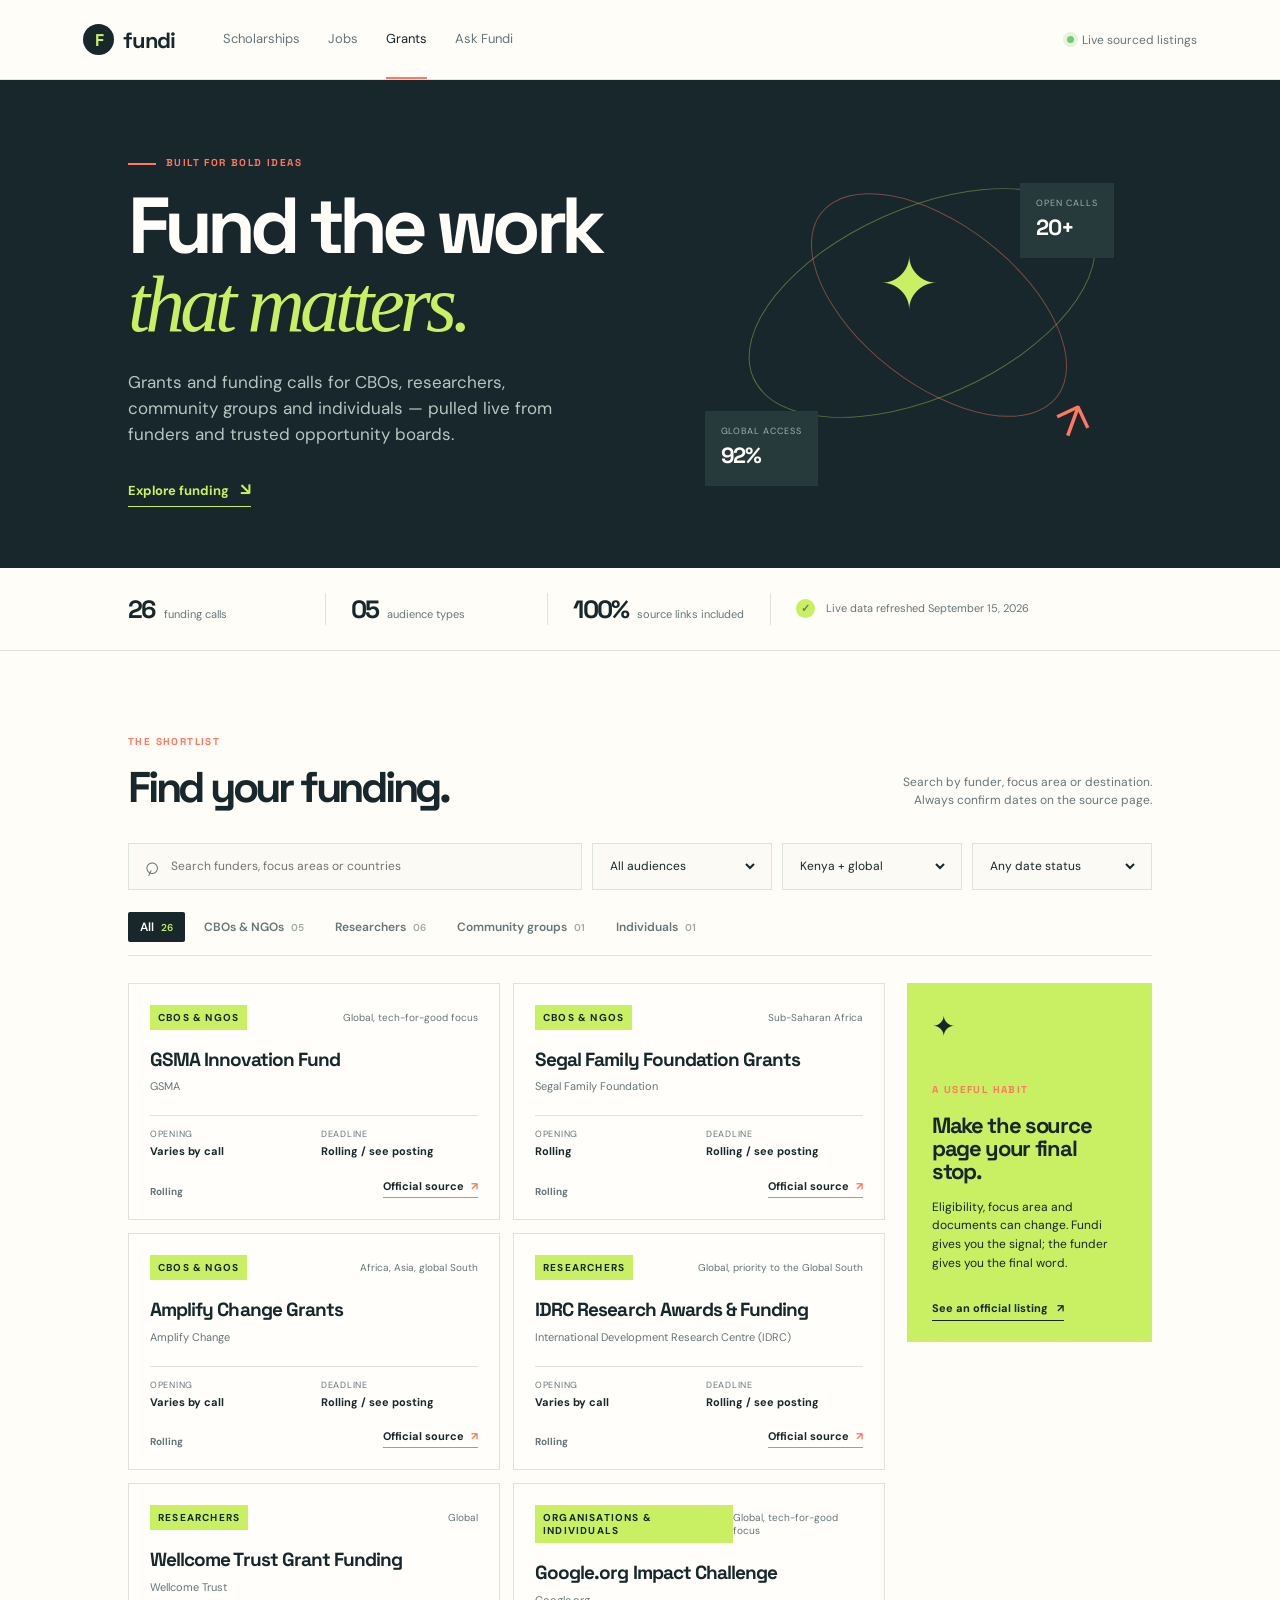
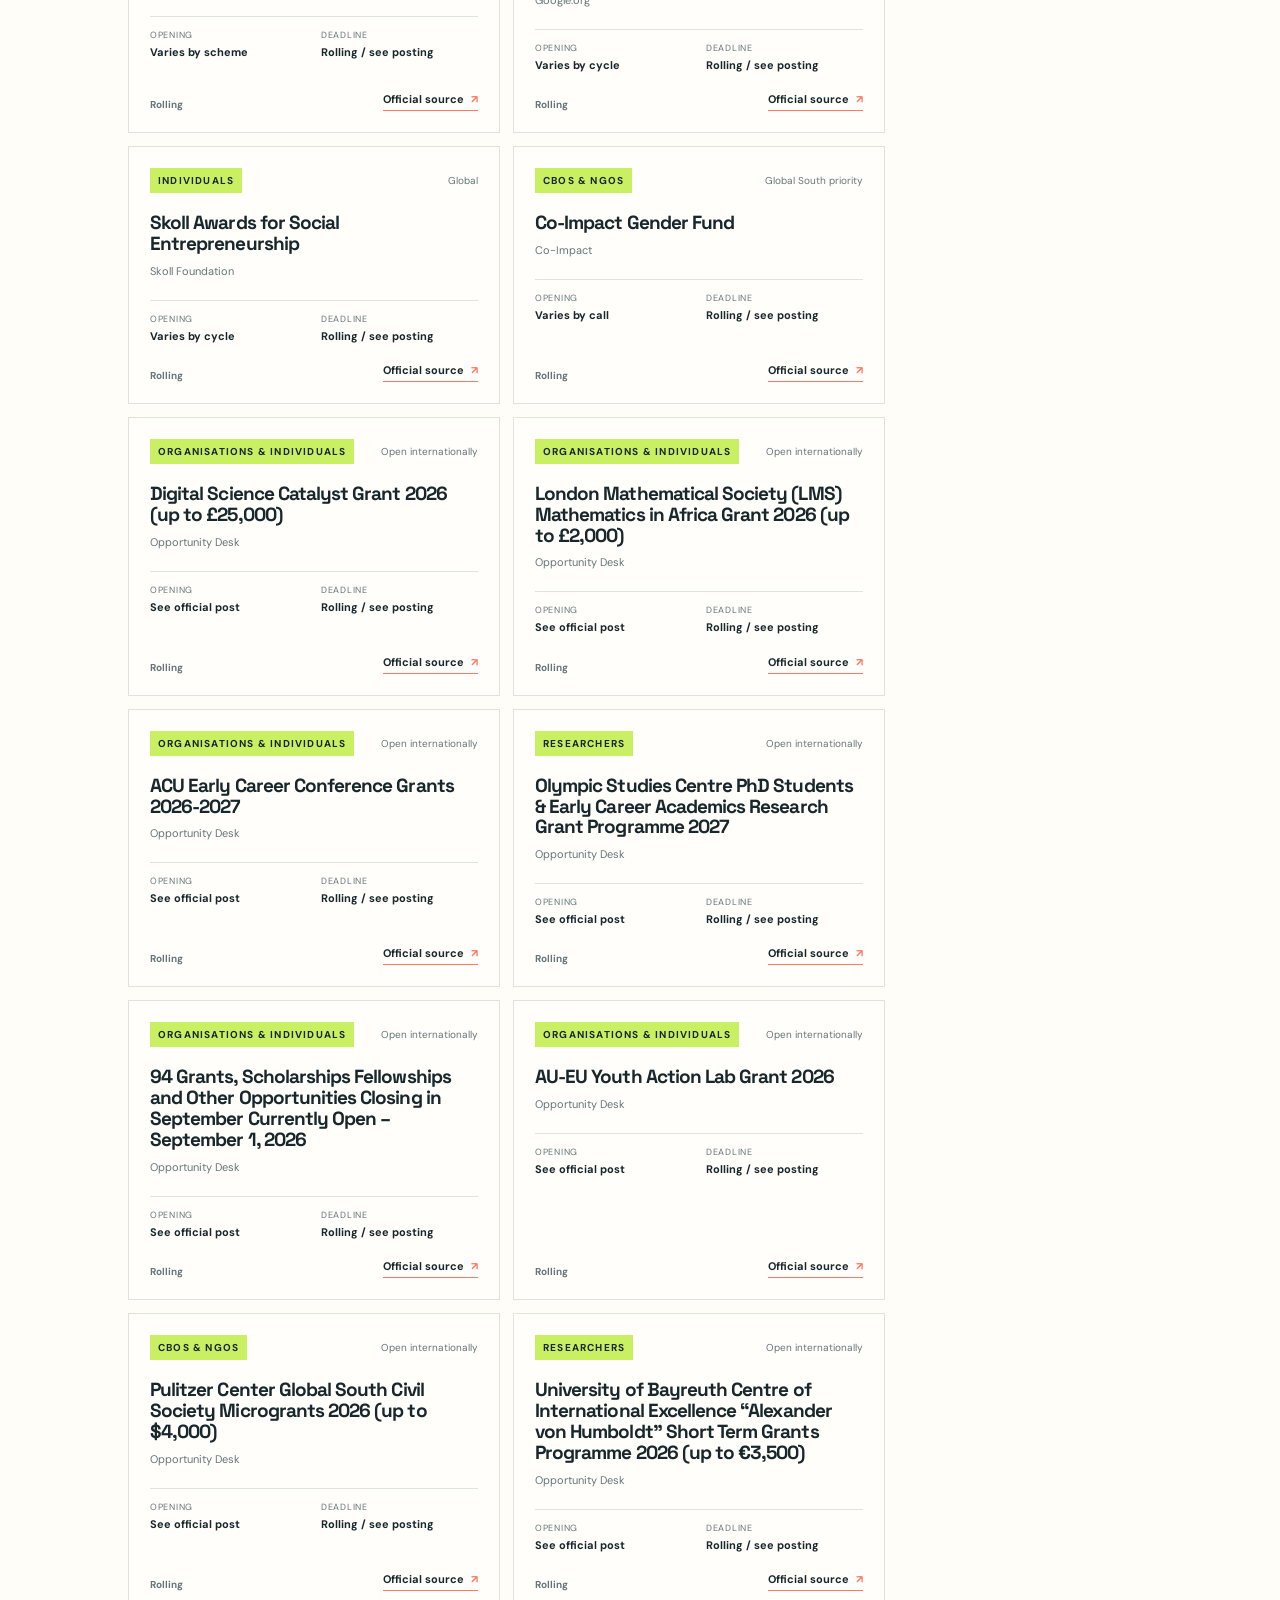
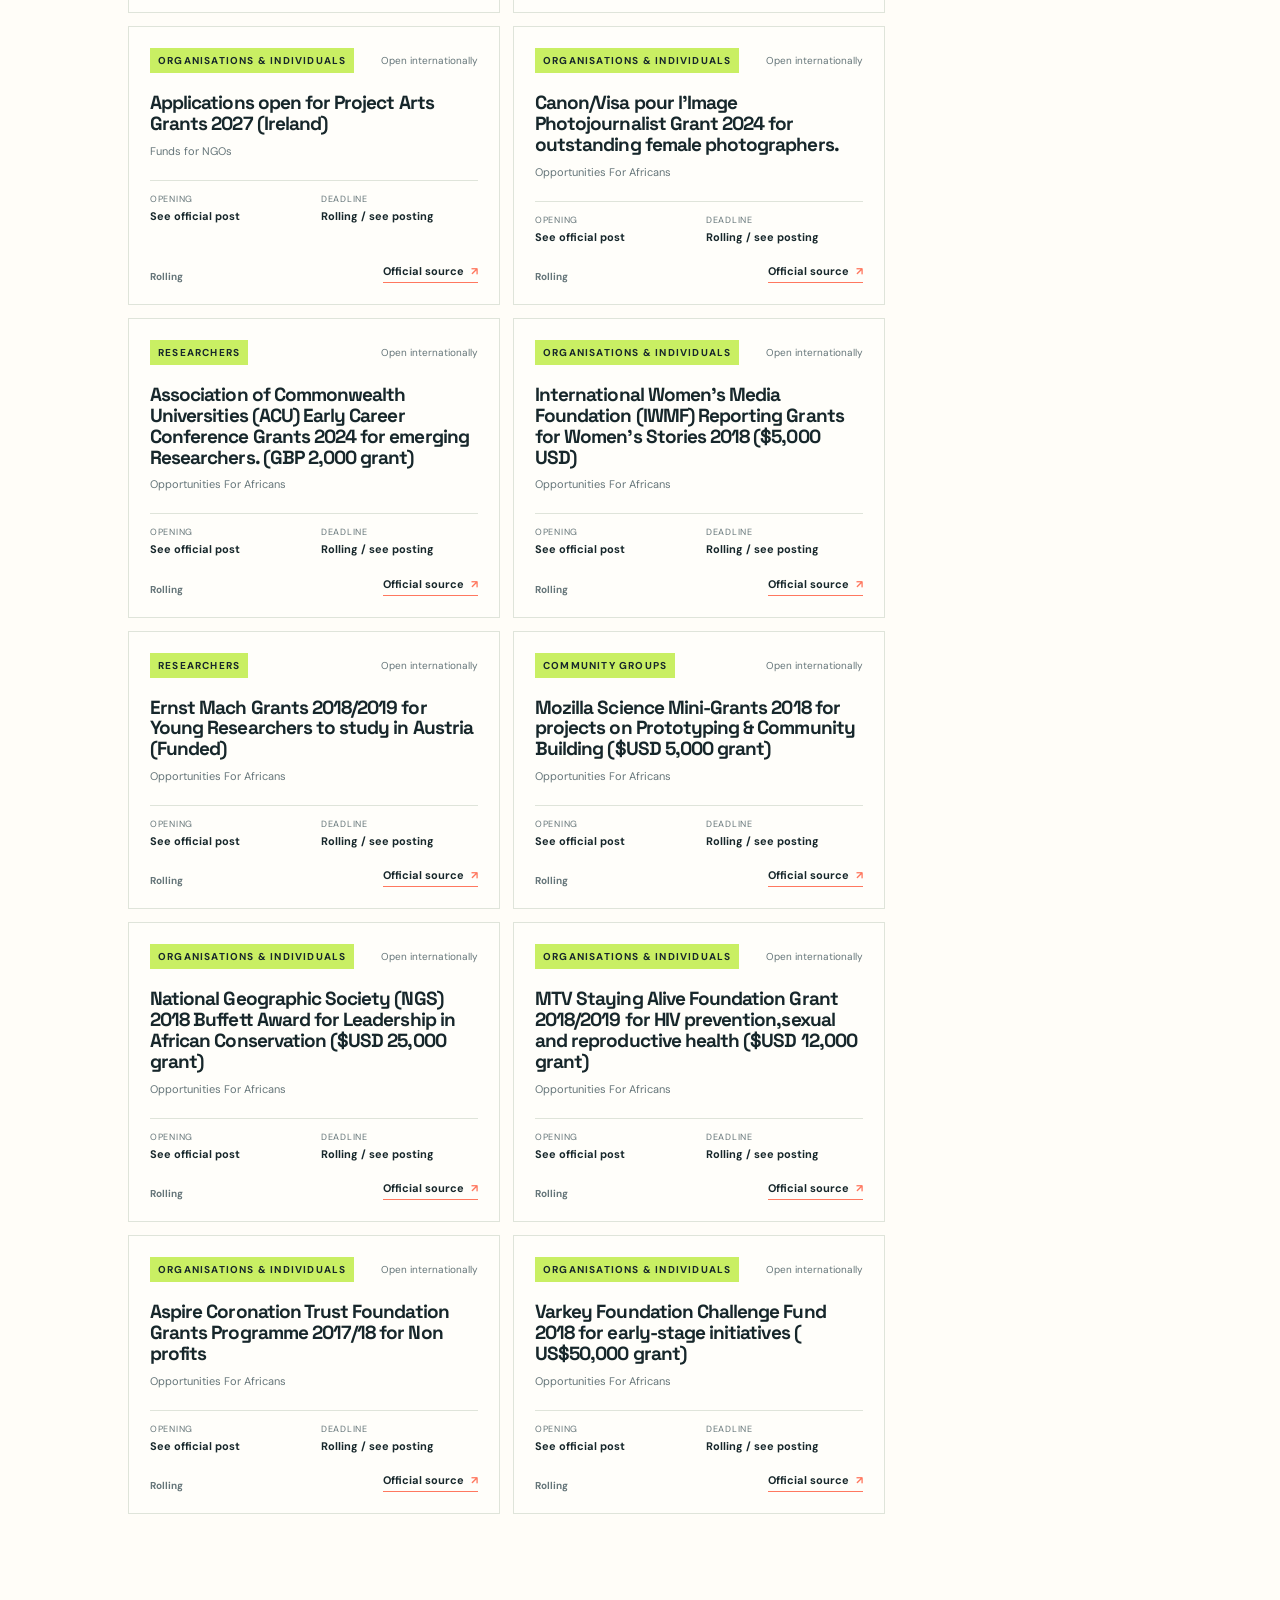
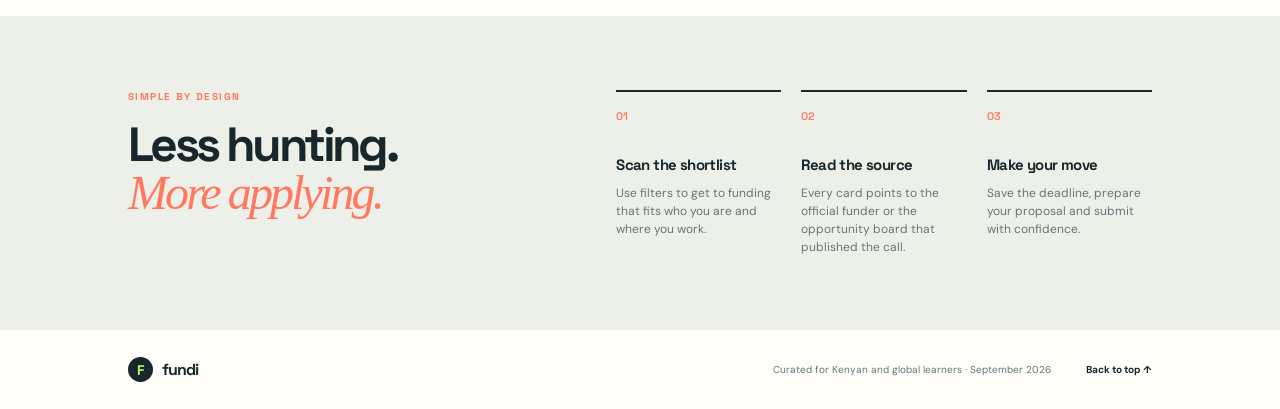
==== grants.html @ d6c17f31 "Add all" ====
<!doctype html>
<html lang="en">
<head>
  <meta charset="UTF-8" />
  <meta name="viewport" content="width=device-width, initial-scale=1.0" />
  <meta name="description" content="A source-linked grants and funding finder for CBOs, researchers, community groups and individuals." />
  <title>Fundi | Grants &amp; funding</title>
  <link rel="preconnect" href="https://fonts.googleapis.com">
  <link rel="preconnect" href="https://fonts.gstatic.com" crossorigin>
  <link href="https://fonts.googleapis.com/css2?family=DM+Sans:wght@400;500;600;700&family=Space+Grotesk:wght@500;600;700&display=swap" rel="stylesheet">
  <link rel="stylesheet" href="style.css" />
</head>
<body>
  <div class="page-shell">
    <header class="topbar">
      <a class="brand" href="scholarships.html" aria-label="Fundi home"><span class="brand-mark">F</span><span>fundi</span></a>
      <nav class="topnav" aria-label="Primary navigation">
        <a href="scholarships.html">Scholarships</a>
        <a href="jobs.html">Jobs</a>
        <a class="active" href="grants.html">Grants</a>
        <a href="chat.html">Ask Fundi</a>
      </nav>
      <div class="source-pill"><span class="pulse"></span>Live sourced listings</div>
    </header>

    <main id="top">
      <section class="hero">
        <div class="hero-copy">
          <p class="eyebrow"><span class="eyebrow-line"></span>Built for bold ideas</p>
          <h1>Fund the work<br /><em>that matters.</em></h1>
          <p class="hero-text">Grants and funding calls for CBOs, researchers, community groups and individuals — pulled live from funders and trusted opportunity boards.</p>
          <a class="hero-link" href="#grants">Explore funding <span>↘</span></a>
        </div>
        <div class="hero-art" aria-hidden="true">
          <div class="orbit orbit-one"></div><div class="orbit orbit-two"></div>
          <div class="sun">✦</div><div class="mini-card card-top">OPEN CALLS <strong>20+</strong></div>
          <div class="mini-card card-bottom">GLOBAL ACCESS <strong>92%</strong></div>
          <div class="paper-plane">↗</div>
        </div>
      </section>

      <section class="trust-strip" aria-label="Directory summary">
        <div><strong id="resultCount">00</strong><span>funding calls</span></div>
        <div><strong>05</strong><span>audience types</span></div>
        <div><strong>100%</strong><span>source links included</span></div>
        <p><span class="shield">✓</span> <span id="lastUpdated">Live data refreshed automatically</span></p>
      </section>

      <section class="content-section" id="grants">
        <div class="section-heading">
          <div><p class="eyebrow">The shortlist</p><h2>Find your funding.</h2></div>
          <p class="section-note">Search by funder, focus area or destination.<br />Always confirm dates on the source page.</p>
        </div>

        <div class="controls" role="search">
          <label class="search-box"><span>⌕</span><input id="searchInput" type="search" placeholder="Search funders, focus areas or countries" /></label>
          <label class="select-wrap"><span class="sr-only">Audience</span><select id="audienceFilter"><option value="all">All audiences</option><option value="CBOs & NGOs">CBOs &amp; NGOs</option><option value="Researchers">Researchers</option><option value="Community groups">Community groups</option><option value="Individuals">Individuals</option><option value="Organisations & individuals">Organisations &amp; individuals</option></select></label>
          <label class="select-wrap"><span class="sr-only">Eligibility</span><select id="locationFilter"><option value="all">Kenya + global</option><option value="Kenya">Kenya-based</option><option value="Global">Open globally</option></select></label>
          <label class="select-wrap"><span class="sr-only">Date status</span><select id="dateFilter"><option value="all">Any date status</option><option value="open">Open now</option><option value="upcoming">Opening soon</option><option value="rolling">Rolling</option></select></label>
        </div>

        <div class="category-tabs" role="tablist" aria-label="Grant audience">
          <button class="tab active" data-audience="all">All <span>00</span></button>
          <button class="tab" data-audience="CBOs & NGOs">CBOs &amp; NGOs <span>00</span></button>
          <button class="tab" data-audience="Researchers">Researchers <span>00</span></button>
          <button class="tab" data-audience="Community groups">Community groups <span>00</span></button>
          <button class="tab" data-audience="Individuals">Individuals <span>00</span></button>
        </div>

        <div class="opportunity-layout">
          <div class="cards-grid" id="cardsGrid"></div>
          <aside class="aside-panel">
            <div class="aside-icon">✦</div>
            <p class="eyebrow">A useful habit</p>
            <h3>Make the source page your final stop.</h3>
            <p>Eligibility, focus area and documents can change. Fundi gives you the signal; the funder gives you the final word.</p>
            <a href="https://www.gsma.com/solutions-and-impact/connectivity-for-good/mobile-for-development/gsma-innovation-fund/" target="_blank" rel="noopener">See an official listing <span>↗</span></a>
          </aside>
        </div>
        <p class="empty-state" id="emptyState">No funding calls match that search. Try a broader keyword or reset a filter.</p>
      </section>

      <section class="how-section" id="how-it-works">
        <div><p class="eyebrow">Simple by design</p><h2>Less hunting.<br /><em>More applying.</em></h2></div>
        <div class="steps"><div><b>01</b><h3>Scan the shortlist</h3><p>Use filters to get to funding that fits who you are and where you work.</p></div><div><b>02</b><h3>Read the source</h3><p>Every card points to the official funder or the opportunity board that published the call.</p></div><div><b>03</b><h3>Make your move</h3><p>Save the deadline, prepare your proposal and submit with confidence.</p></div></div>
      </section>
    </main>
    <footer><a class="brand" href="scholarships.html"><span class="brand-mark">F</span><span>fundi</span></a><span>Curated for Kenyan and global learners · September 2026</span><a href="#top">Back to top ↑</a></footer>
  </div>
  <script src="data/grants-data.js"></script>
  <script src="js/grants-app.js"></script>
</body>
</html>
---- style.css ----
:root{--ink:#17272b;--muted:#657579;--cream:#f7f5ef;--paper:#fffdf8;--lime:#c9ef63;--coral:#ff785f;--line:#dfe4da;--serif:Georgia,'Times New Roman',serif;--sans:'DM Sans',sans-serif;--display:'Space Grotesk',sans-serif}*{box-sizing:border-box}html{scroll-behavior:smooth}body{margin:0;background:var(--cream);color:var(--ink);font-family:var(--sans);font-size:15px}a{color:inherit;text-decoration:none}.page-shell{max-width:1440px;margin:auto;background:var(--paper);min-height:100vh}.topbar{height:80px;padding:0 6.5%;display:flex;align-items:center;gap:48px;border-bottom:1px solid var(--line)}.brand{font-family:var(--display);font-weight:700;font-size:22px;display:flex;align-items:center;gap:9px;letter-spacing:-.06em}.brand-mark{display:grid;place-items:center;background:var(--ink);color:var(--lime);height:31px;width:31px;font-size:17px;border-radius:50%}.topnav{display:flex;gap:28px;color:var(--muted);font-size:13px}.topnav a{padding:30px 0;border-bottom:2px solid transparent}.topnav a.active{color:var(--ink);border-color:var(--coral)}.source-pill{margin-left:auto;display:flex;align-items:center;gap:8px;font-size:12px;color:var(--muted)}.pulse{width:7px;height:7px;background:#6fca75;border-radius:50%;box-shadow:0 0 0 4px #e4f5dc}.hero{display:grid;grid-template-columns:1.08fr .92fr;min-height:465px;background:var(--ink);color:var(--paper);padding:76px 10% 68px;overflow:hidden}.eyebrow{font-family:var(--display);font-weight:700;text-transform:uppercase;letter-spacing:.14em;font-size:10px;margin:0 0 18px;color:var(--coral)}.hero .eyebrow-line{display:inline-block;width:28px;height:2px;background:var(--coral);vertical-align:middle;margin-right:10px}.hero h1{font-family:var(--display);font-size:clamp(46px,6.2vw,88px);line-height:.98;letter-spacing:-.075em;margin:0 0 25px}.hero h1 em,.how-section h2 em{font-family:var(--serif);font-weight:400;letter-spacing:-.06em;color:var(--lime)}.hero-text{max-width:460px;font-size:17px;line-height:1.55;color:#b8c6c0;margin:0 0 30px}.hero-link{font-size:13px;font-weight:700;color:var(--lime);border-bottom:1px solid var(--lime);padding-bottom:7px}.hero-link span{font-size:17px;margin-left:8px}.hero-art{position:relative;min-height:310px}.orbit{position:absolute;border:1px solid rgba(201,239,99,.35);border-radius:50%;left:12%;top:15%;width:370px;height:190px;transform:rotate(-24deg)}.orbit-two{transform:rotate(38deg);width:300px;height:160px;left:23%;top:20%;border-color:rgba(255,120,95,.45)}.sun{position:absolute;left:42%;top:24%;font-size:72px;color:var(--lime);animation:spin 14s linear infinite}.mini-card{position:absolute;padding:14px 16px;background:#263a3c;color:#9eb2ab;font-size:9px;letter-spacing:.11em;line-height:1.5}.mini-card strong{display:block;color:var(--paper);font-family:var(--display);font-size:22px;letter-spacing:-.06em}.card-top{right:8%;top:8%}.card-bottom{left:5%;bottom:4%}.paper-plane{position:absolute;right:14%;bottom:14%;font-size:45px;color:var(--coral);transform:rotate(-25deg)}@keyframes spin{to{transform:rotate(360deg)}}.trust-strip{display:grid;grid-template-columns:repeat(3,1fr) 1.8fr;align-items:center;padding:25px 10%;border-bottom:1px solid var(--line);gap:25px}.trust-strip div{display:flex;align-items:baseline;gap:9px;border-right:1px solid var(--line)}.trust-strip strong{font-family:var(--display);font-size:25px;letter-spacing:-.07em}.trust-strip span{font-size:11px;color:var(--muted)}.trust-strip p{font-size:11px;color:var(--muted);line-height:1.4;margin:0}.shield{display:inline-grid;place-items:center;background:var(--lime);color:var(--ink);width:19px;height:19px;border-radius:50%;margin-right:8px;font-weight:700}.content-section{padding:84px 10% 102px}.section-heading{display:flex;align-items:end;justify-content:space-between;margin-bottom:34px}.section-heading h2,.how-section h2{font-family:var(--display);font-size:43px;line-height:1;letter-spacing:-.075em;margin:0}.section-note{font-size:12px;line-height:1.5;color:var(--muted);margin:0;text-align:right}.controls{display:flex;gap:10px;margin-bottom:22px}.search-box,.select-wrap{height:47px;border:1px solid var(--line);background:#fbfaf5;display:flex;align-items:center}.search-box{flex:1;padding:0 15px;gap:10px}.search-box span{font-size:25px;color:var(--muted);line-height:0;transform:rotate(-20deg)}.search-box input,.select-wrap select{border:0;background:transparent;color:var(--ink);font:inherit;font-size:12px;outline:0;width:100%}.select-wrap{padding:0 13px;width:180px}.select-wrap select{cursor:pointer}.category-tabs{display:flex;gap:7px;border-bottom:1px solid var(--line);padding-bottom:13px;margin-bottom:27px;overflow:auto}.tab{border:0;background:transparent;padding:7px 12px;font:600 12px var(--sans);white-space:nowrap;color:var(--muted);cursor:pointer}.tab span{font-size:10px;color:#9eaaa4;margin-left:4px}.tab.active{background:var(--ink);color:var(--paper);border-radius:2px}.tab.active span{color:var(--lime)}.opportunity-layout{display:grid;grid-template-columns:1fr 245px;gap:22px}.cards-grid{display:grid;grid-template-columns:repeat(2,minmax(0,1fr));gap:13px}.scholarship-card{border:1px solid var(--line);padding:21px;min-height:235px;display:flex;flex-direction:column;transition:transform .2s,border-color .2s;background:#fffefa}.scholarship-card:hover{transform:translateY(-3px);border-color:var(--ink)}.card-meta{display:flex;justify-content:space-between;align-items:center;margin-bottom:20px}.type-tag{font-size:10px;text-transform:uppercase;letter-spacing:.12em;font-weight:700;color:var(--ink);background:var(--lime);padding:6px 8px}.location{font-size:10px;color:var(--muted)}.scholarship-card h3{font-family:var(--display);font-size:19px;letter-spacing:-.05em;line-height:1.1;margin:0 0 9px}.provider{font-size:11px;color:var(--muted);margin:0}.card-bottom-row{display:flex;justify-content:space-between;align-items:end;margin-top:auto;padding-top:20px}.deadline{font-size:10px;color:var(--muted)}.deadline strong{display:block;color:var(--ink);font-size:12px;margin-top:3px}.source-link{font-size:11px;font-weight:700;border-bottom:1px solid var(--coral);padding-bottom:4px}.source-link span{color:var(--coral);margin-left:4px}.aside-panel{background:var(--lime);padding:25px;align-self:start;min-height:315px}.aside-icon{font-size:28px;margin-bottom:38px}.aside-panel h3{font-family:var(--display);font-size:22px;line-height:1.05;letter-spacing:-.06em;margin:0 0 15px}.aside-panel p:not(.eyebrow){font-size:12px;line-height:1.55;margin:0 0 25px}.aside-panel a{font-size:11px;font-weight:700;border-bottom:1px solid var(--ink);padding-bottom:5px}.aside-panel a span{margin-left:6px}.empty-state{display:none;color:var(--muted);font-size:14px;padding:35px 0}.how-section{display:grid;grid-template-columns:.85fr 1.15fr;background:#edf0e8;padding:74px 10%;gap:9%}.how-section h2{font-size:48px}.how-section h2 em{color:var(--coral)}.steps{display:grid;grid-template-columns:repeat(3,1fr);gap:20px}.steps div{border-top:2px solid var(--ink);padding-top:13px}.steps b{font:600 11px var(--display);color:var(--coral)}.steps h3{font-family:var(--display);font-size:15px;letter-spacing:-.04em;margin:30px 0 10px}.steps p{color:var(--muted);font-size:12px;line-height:1.5;margin:0}footer{display:flex;align-items:center;gap:35px;padding:27px 10%;font-size:10px;color:var(--muted)}footer .brand{color:var(--ink);font-size:16px;margin-right:auto}footer .brand-mark{width:25px;height:25px;font-size:14px}footer a:last-child{color:var(--ink);font-weight:700}.sr-only{position:absolute;width:1px;height:1px;padding:0;margin:-1px;overflow:hidden;clip:rect(0,0,0,0);white-space:nowrap;border:0}@media(max-width:850px){.topbar{padding:0 6%;gap:20px}.topnav{gap:16px}.topnav a:nth-child(n+3){display:none}.hero{grid-template-columns:1fr;padding:58px 8% 35px;min-height:590px}.hero-art{min-height:230px}.trust-strip{grid-template-columns:repeat(3,1fr);padding:20px 8%;gap:10px}.trust-strip p{grid-column:1/-1;margin-top:6px}.content-section,.how-section{padding-left:8%;padding-right:8%}.opportunity-layout{grid-template-columns:1fr}.aside-panel{display:none}.how-section{grid-template-columns:1fr;gap:45px}.steps{gap:15px}}@media(max-width:600px){.topbar{height:68px}.source-pill{display:none}.hero h1{font-size:53px}.section-heading{display:block}.section-note{text-align:left;margin-top:15px}.controls{flex-wrap:wrap}.search-box{flex-basis:100%}.select-wrap{flex:1;width:auto}.cards-grid{grid-template-columns:1fr}.trust-strip div{display:block}.trust-strip strong{display:block}.trust-strip span{font-size:10px}.steps{grid-template-columns:1fr;gap:28px}.steps h3{margin-top:10px}footer{flex-wrap:wrap;padding:24px 8%;gap:12px}footer .brand{flex-basis:100%}}

.date-row{display:grid;grid-template-columns:1fr 1fr;gap:14px;margin-top:22px;padding-top:12px;border-top:1px solid var(--line);font-size:9px;color:var(--muted);text-transform:uppercase;letter-spacing:.08em}.date-row strong{display:block;color:var(--ink);font-size:11px;text-transform:none;letter-spacing:0;margin-top:5px;line-height:1.2}.status,.job-location-label{font-size:10px;color:var(--muted)}.status{font-weight:700}.status-open{color:#4e9a59}.status-upcoming{color:#c86b38}.status-rolling{color:var(--muted)}.type-job{background:var(--coral)}.coral-panel{background:#ffe0d8}.jobs-section{background:#fbfaf5;border-top:1px solid var(--line)}.jobs-section .section-heading{margin-bottom:34px}
@media(max-width:850px){.controls .select-wrap{min-width:145px}}
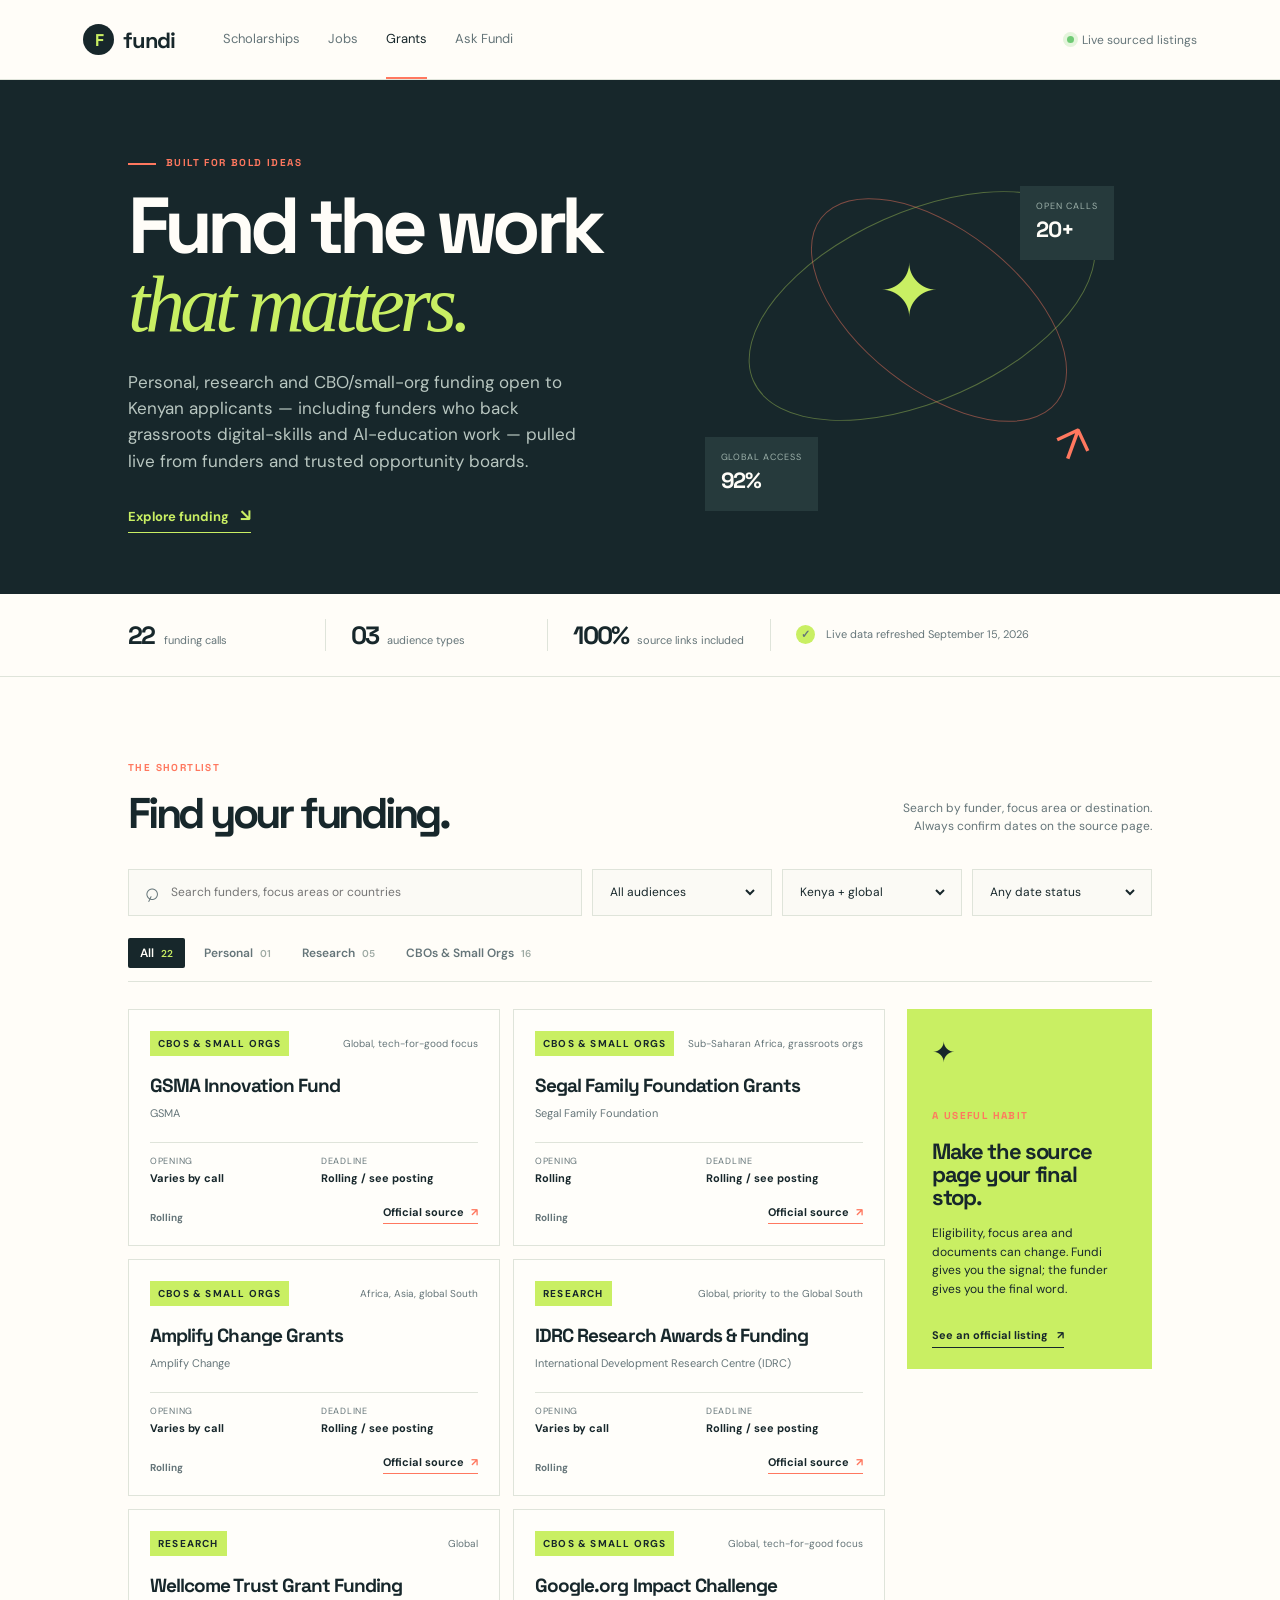
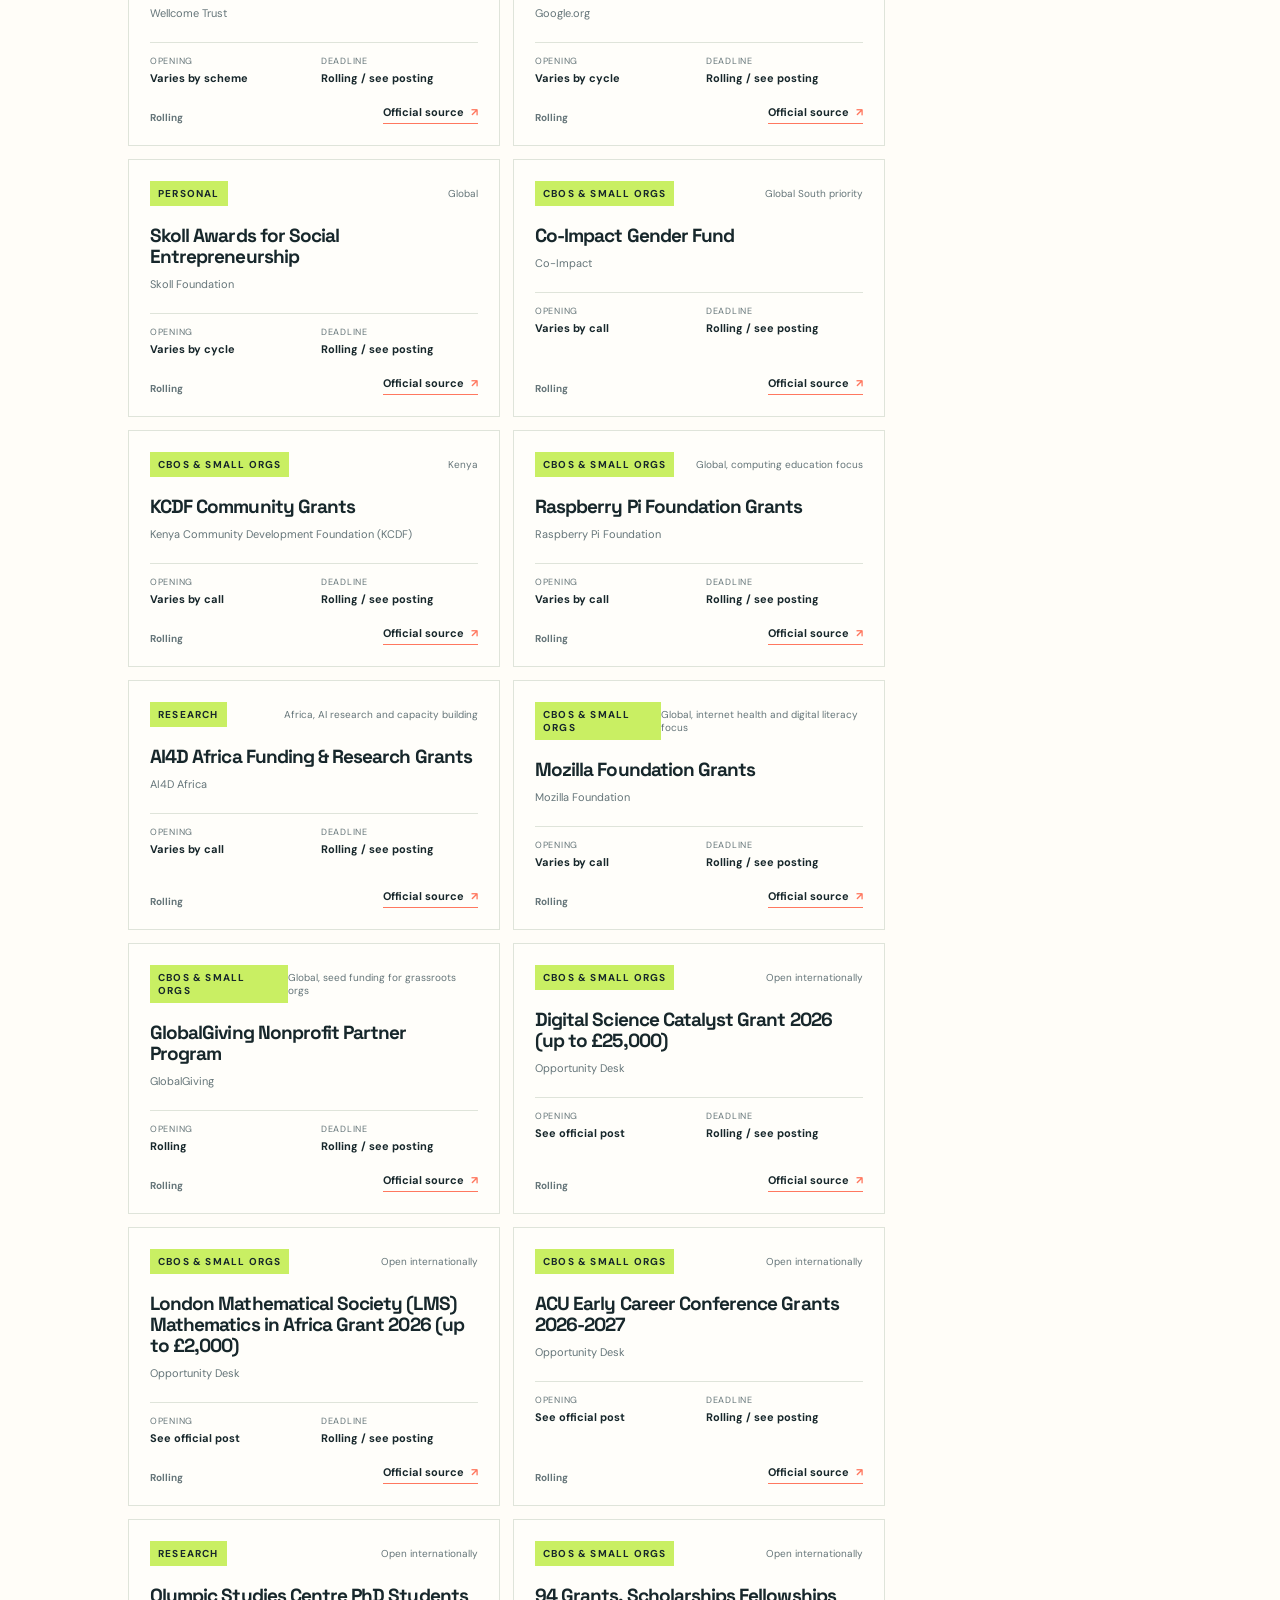
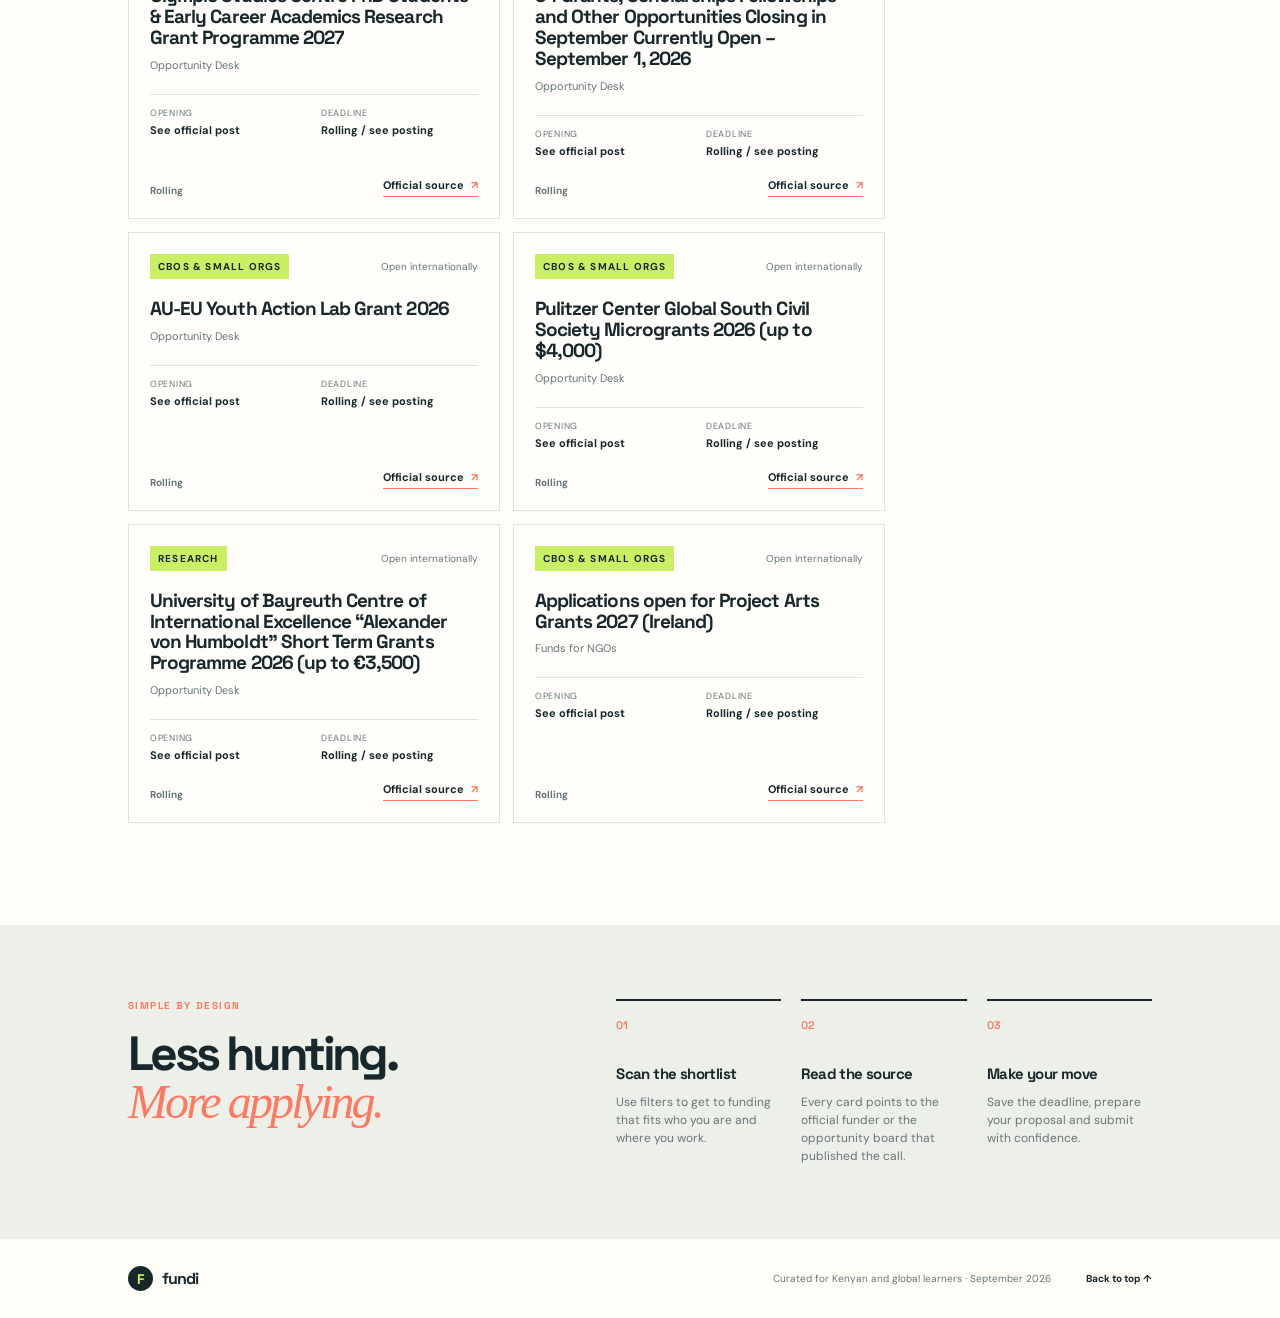
==== commit 08ce6c53: "Remote jobs added" ====
--- a/grants.html
+++ b/grants.html
@@ -3,7 +3,7 @@
 <head>
   <meta charset="UTF-8" />
   <meta name="viewport" content="width=device-width, initial-scale=1.0" />
-  <meta name="description" content="A source-linked grants and funding finder for CBOs, researchers, community groups and individuals." />
+  <meta name="description" content="A source-linked grants and funding finder open to Kenyan applicants: personal, research and CBO/small-org funding." />
   <title>Fundi | Grants &amp; funding</title>
   <link rel="preconnect" href="https://fonts.googleapis.com">
   <link rel="preconnect" href="https://fonts.gstatic.com" crossorigin>
@@ -28,7 +28,7 @@
         <div class="hero-copy">
           <p class="eyebrow"><span class="eyebrow-line"></span>Built for bold ideas</p>
           <h1>Fund the work<br /><em>that matters.</em></h1>
-          <p class="hero-text">Grants and funding calls for CBOs, researchers, community groups and individuals — pulled live from funders and trusted opportunity boards.</p>
+          <p class="hero-text">Personal, research and CBO/small-org funding open to Kenyan applicants — including funders who back grassroots digital-skills and AI-education work — pulled live from funders and trusted opportunity boards.</p>
           <a class="hero-link" href="#grants">Explore funding <span>↘</span></a>
         </div>
         <div class="hero-art" aria-hidden="true">
@@ -41,7 +41,7 @@
 
       <section class="trust-strip" aria-label="Directory summary">
         <div><strong id="resultCount">00</strong><span>funding calls</span></div>
-        <div><strong>05</strong><span>audience types</span></div>
+        <div><strong>03</strong><span>audience types</span></div>
         <div><strong>100%</strong><span>source links included</span></div>
         <p><span class="shield">✓</span> <span id="lastUpdated">Live data refreshed automatically</span></p>
       </section>
@@ -54,17 +54,16 @@
 
         <div class="controls" role="search">
           <label class="search-box"><span>⌕</span><input id="searchInput" type="search" placeholder="Search funders, focus areas or countries" /></label>
-          <label class="select-wrap"><span class="sr-only">Audience</span><select id="audienceFilter"><option value="all">All audiences</option><option value="CBOs & NGOs">CBOs &amp; NGOs</option><option value="Researchers">Researchers</option><option value="Community groups">Community groups</option><option value="Individuals">Individuals</option><option value="Organisations & individuals">Organisations &amp; individuals</option></select></label>
+          <label class="select-wrap"><span class="sr-only">Audience</span><select id="audienceFilter"><option value="all">All audiences</option><option value="Personal">Personal</option><option value="Research">Research</option><option value="CBOs & Small Orgs">CBOs &amp; Small Orgs</option></select></label>
           <label class="select-wrap"><span class="sr-only">Eligibility</span><select id="locationFilter"><option value="all">Kenya + global</option><option value="Kenya">Kenya-based</option><option value="Global">Open globally</option></select></label>
           <label class="select-wrap"><span class="sr-only">Date status</span><select id="dateFilter"><option value="all">Any date status</option><option value="open">Open now</option><option value="upcoming">Opening soon</option><option value="rolling">Rolling</option></select></label>
         </div>
 
         <div class="category-tabs" role="tablist" aria-label="Grant audience">
           <button class="tab active" data-audience="all">All <span>00</span></button>
-          <button class="tab" data-audience="CBOs & NGOs">CBOs &amp; NGOs <span>00</span></button>
-          <button class="tab" data-audience="Researchers">Researchers <span>00</span></button>
-          <button class="tab" data-audience="Community groups">Community groups <span>00</span></button>
-          <button class="tab" data-audience="Individuals">Individuals <span>00</span></button>
+          <button class="tab" data-audience="Personal">Personal <span>00</span></button>
+          <button class="tab" data-audience="Research">Research <span>00</span></button>
+          <button class="tab" data-audience="CBOs & Small Orgs">CBOs &amp; Small Orgs <span>00</span></button>
         </div>
 
         <div class="opportunity-layout">
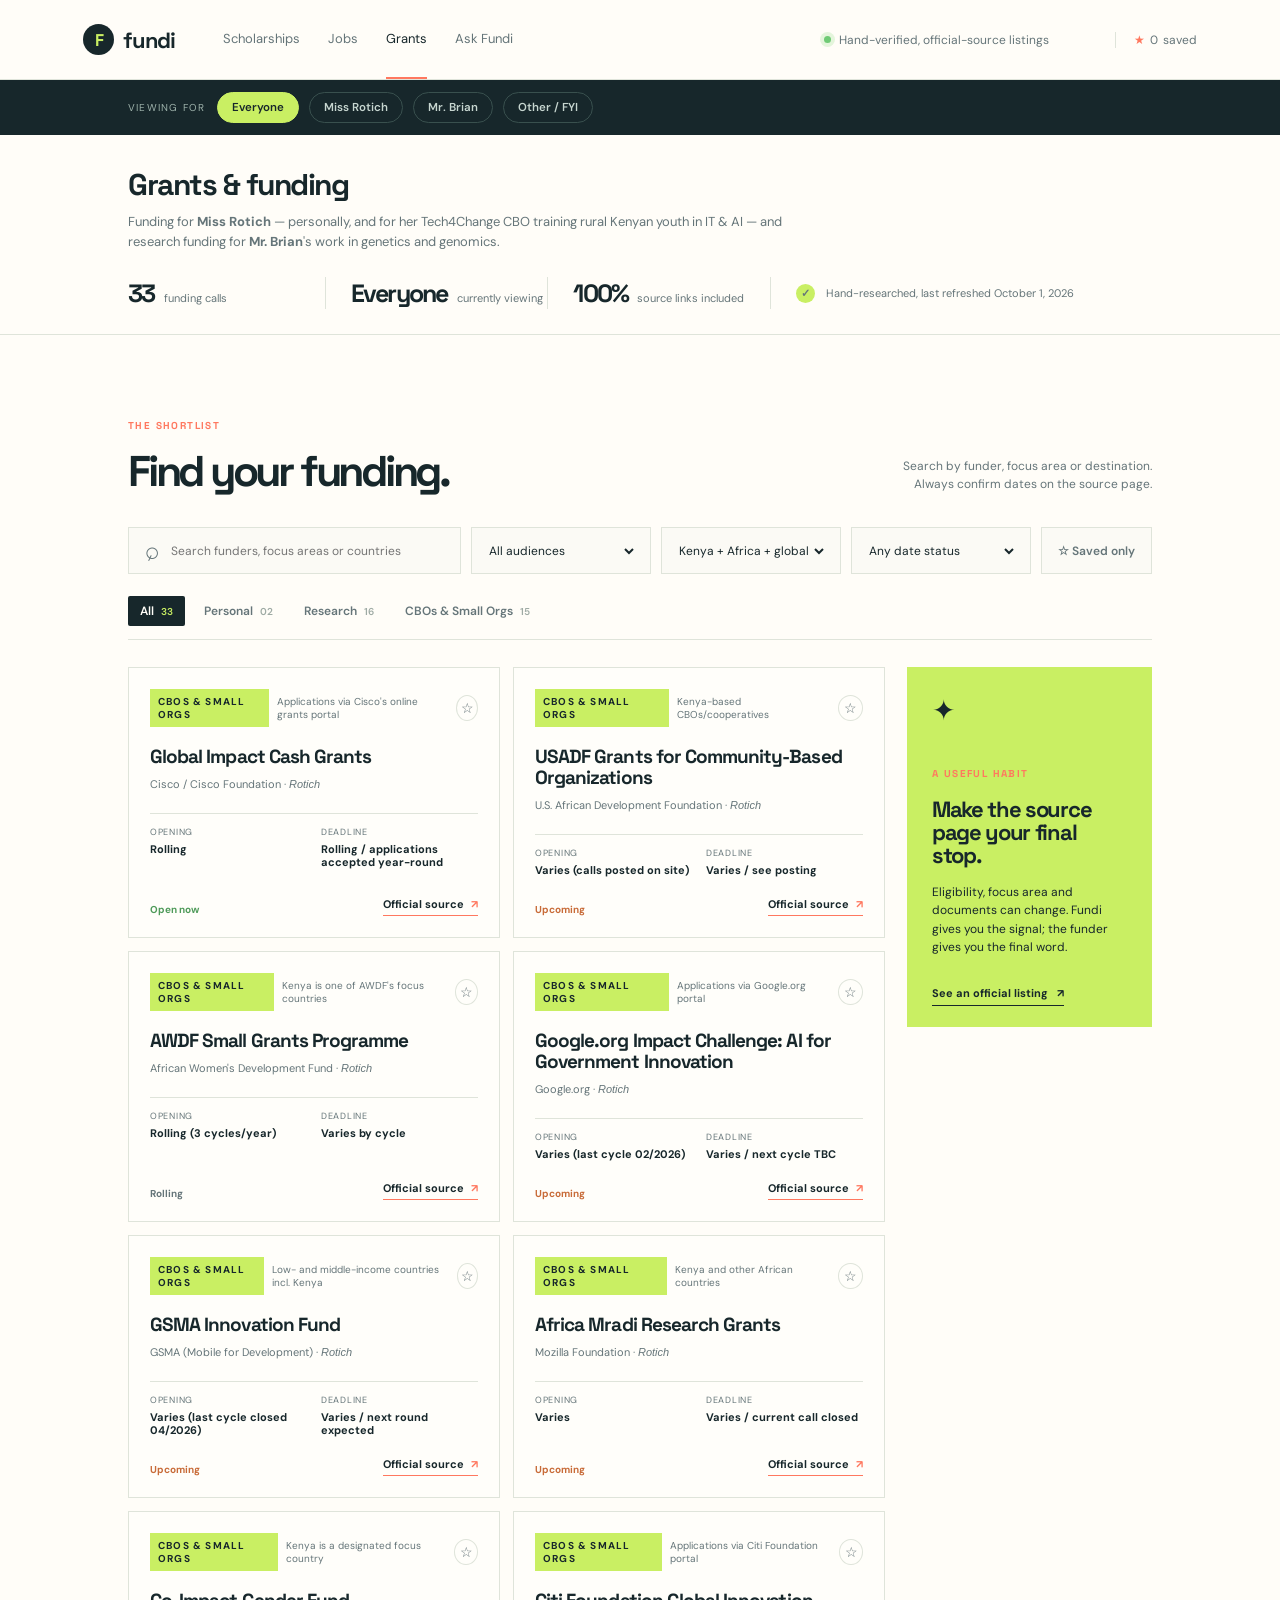
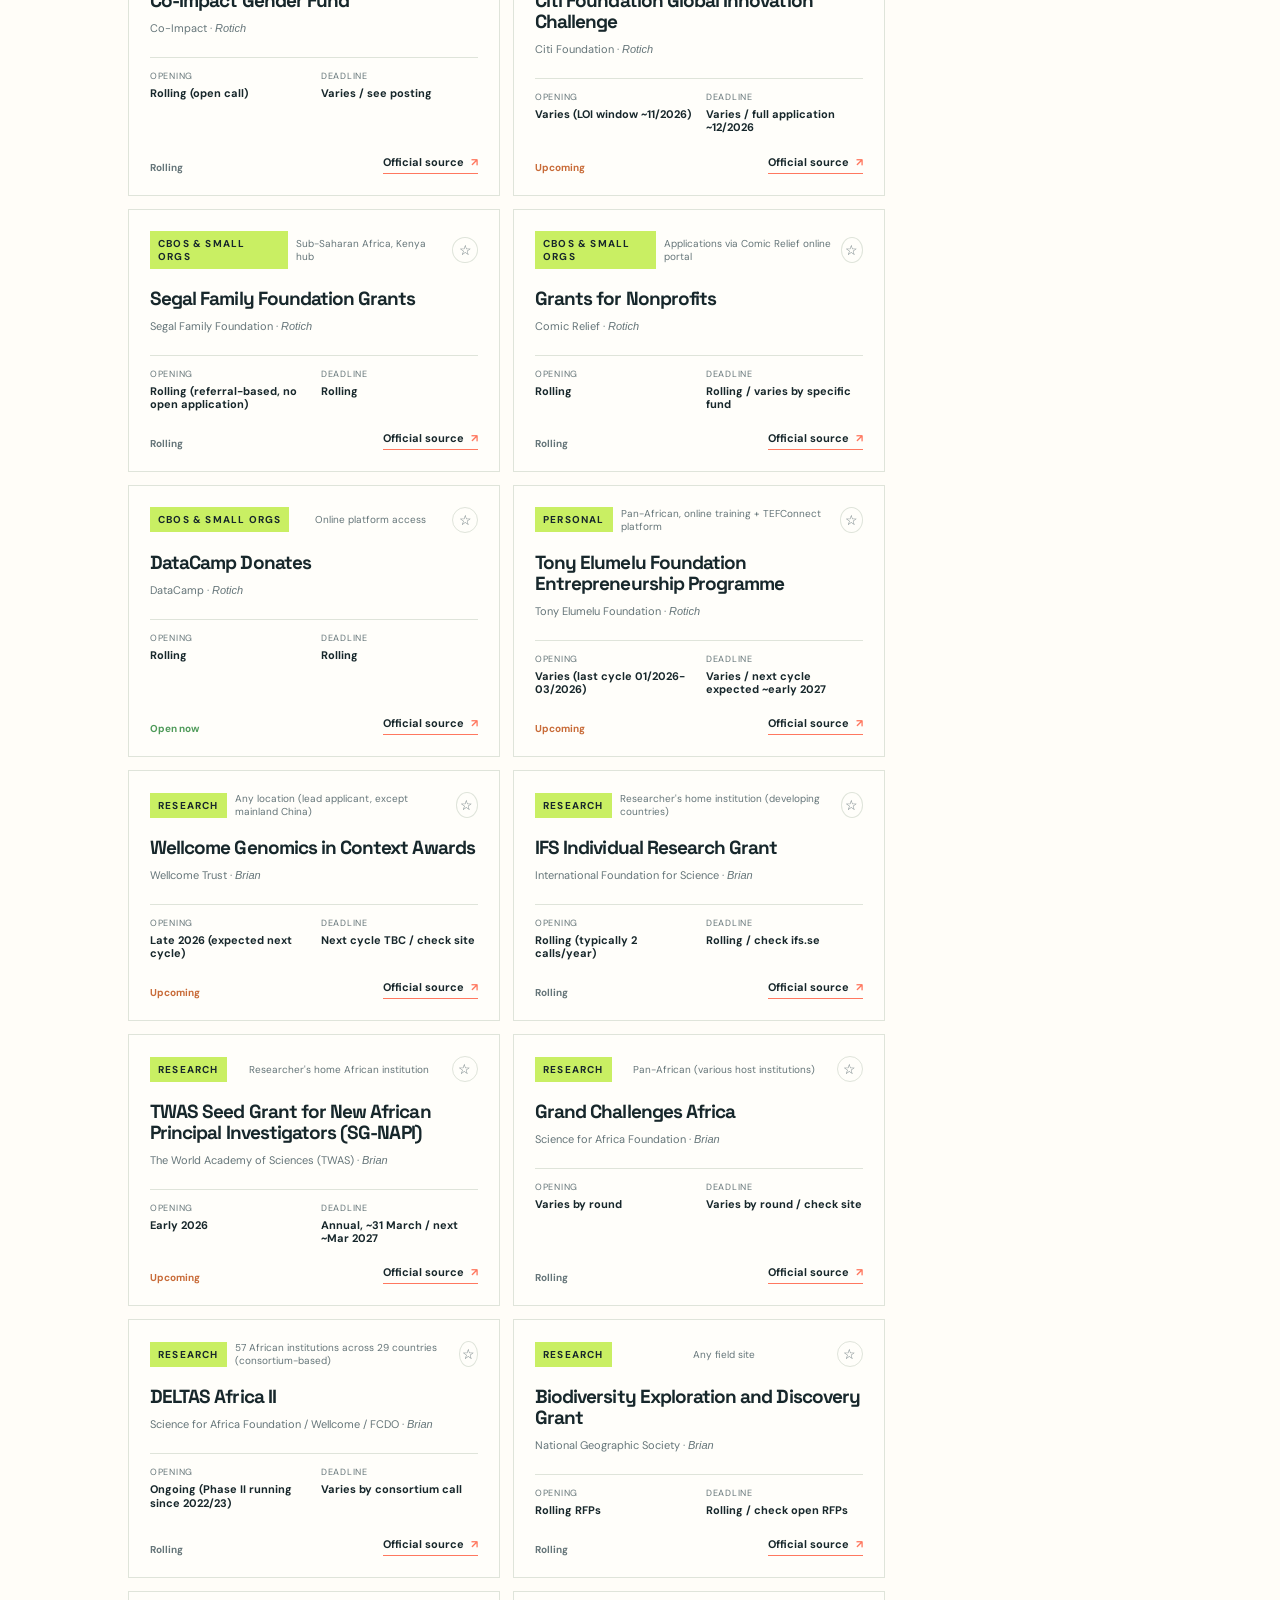
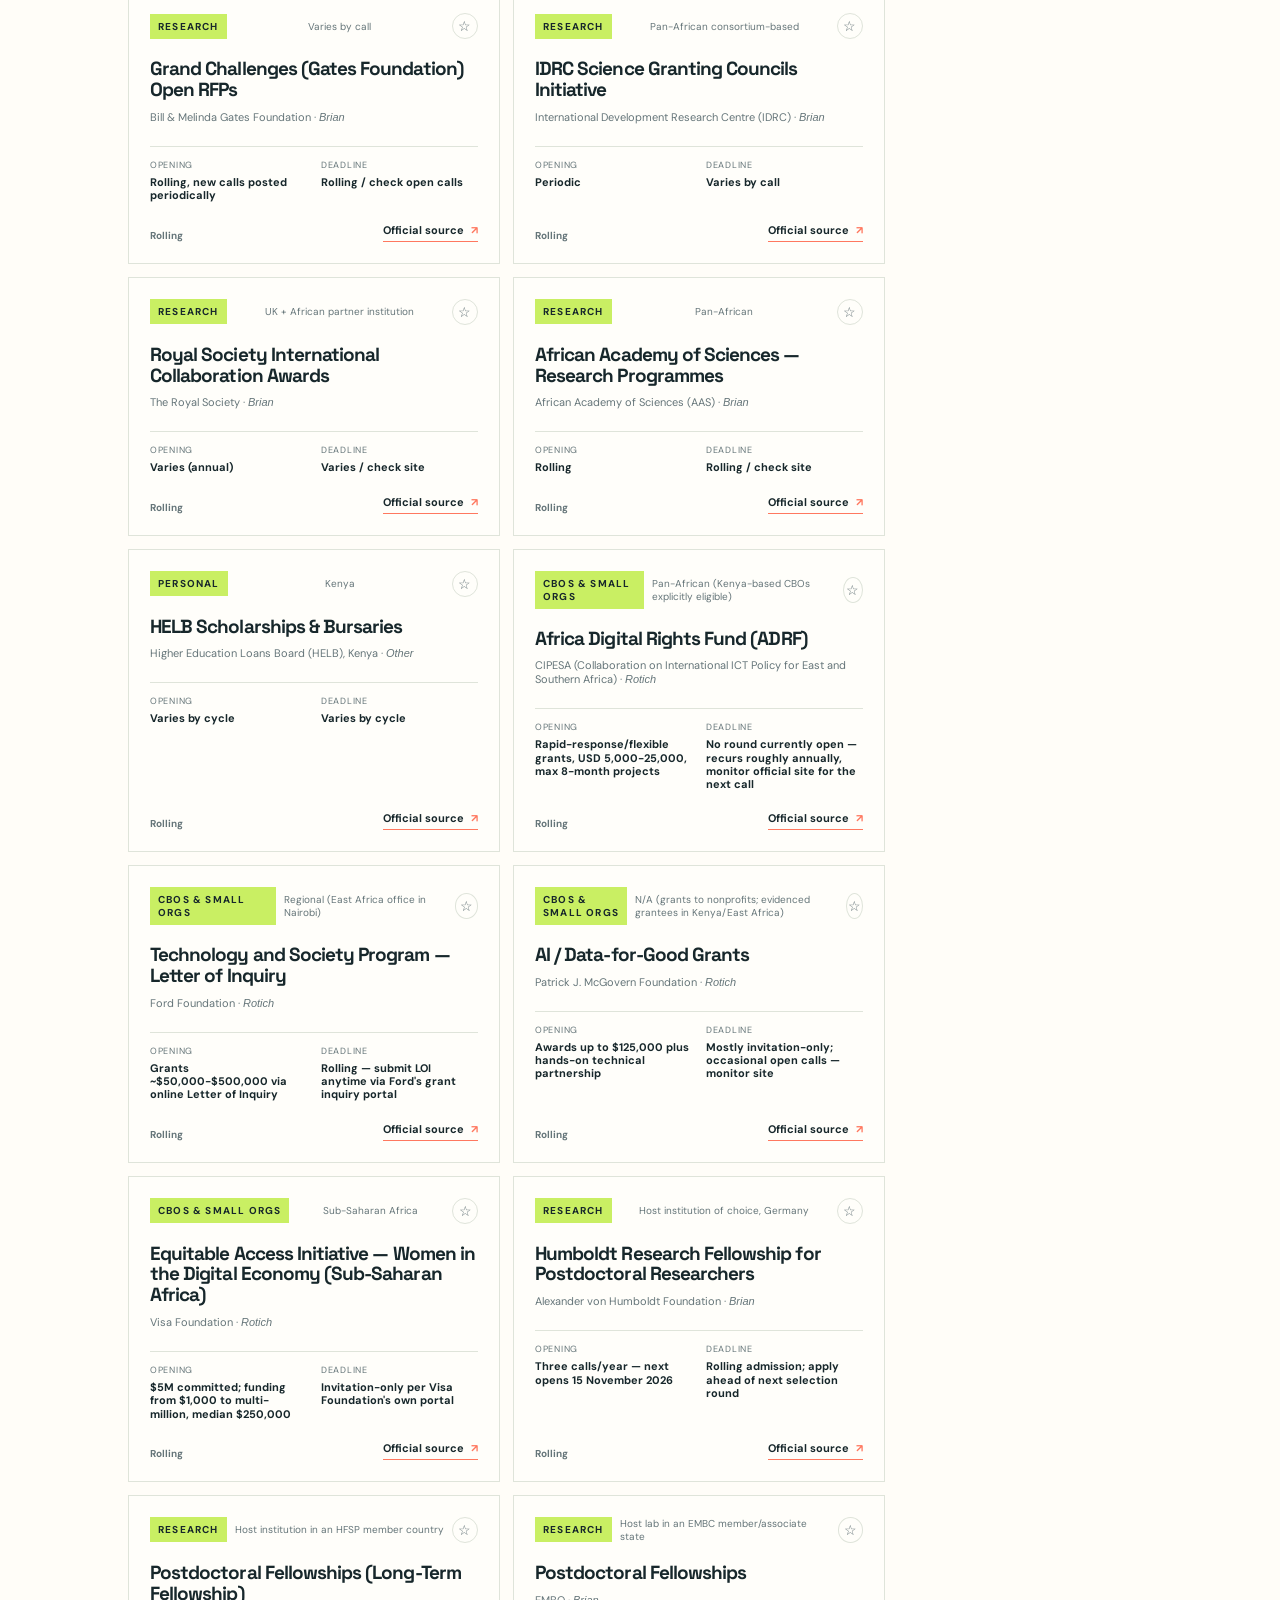
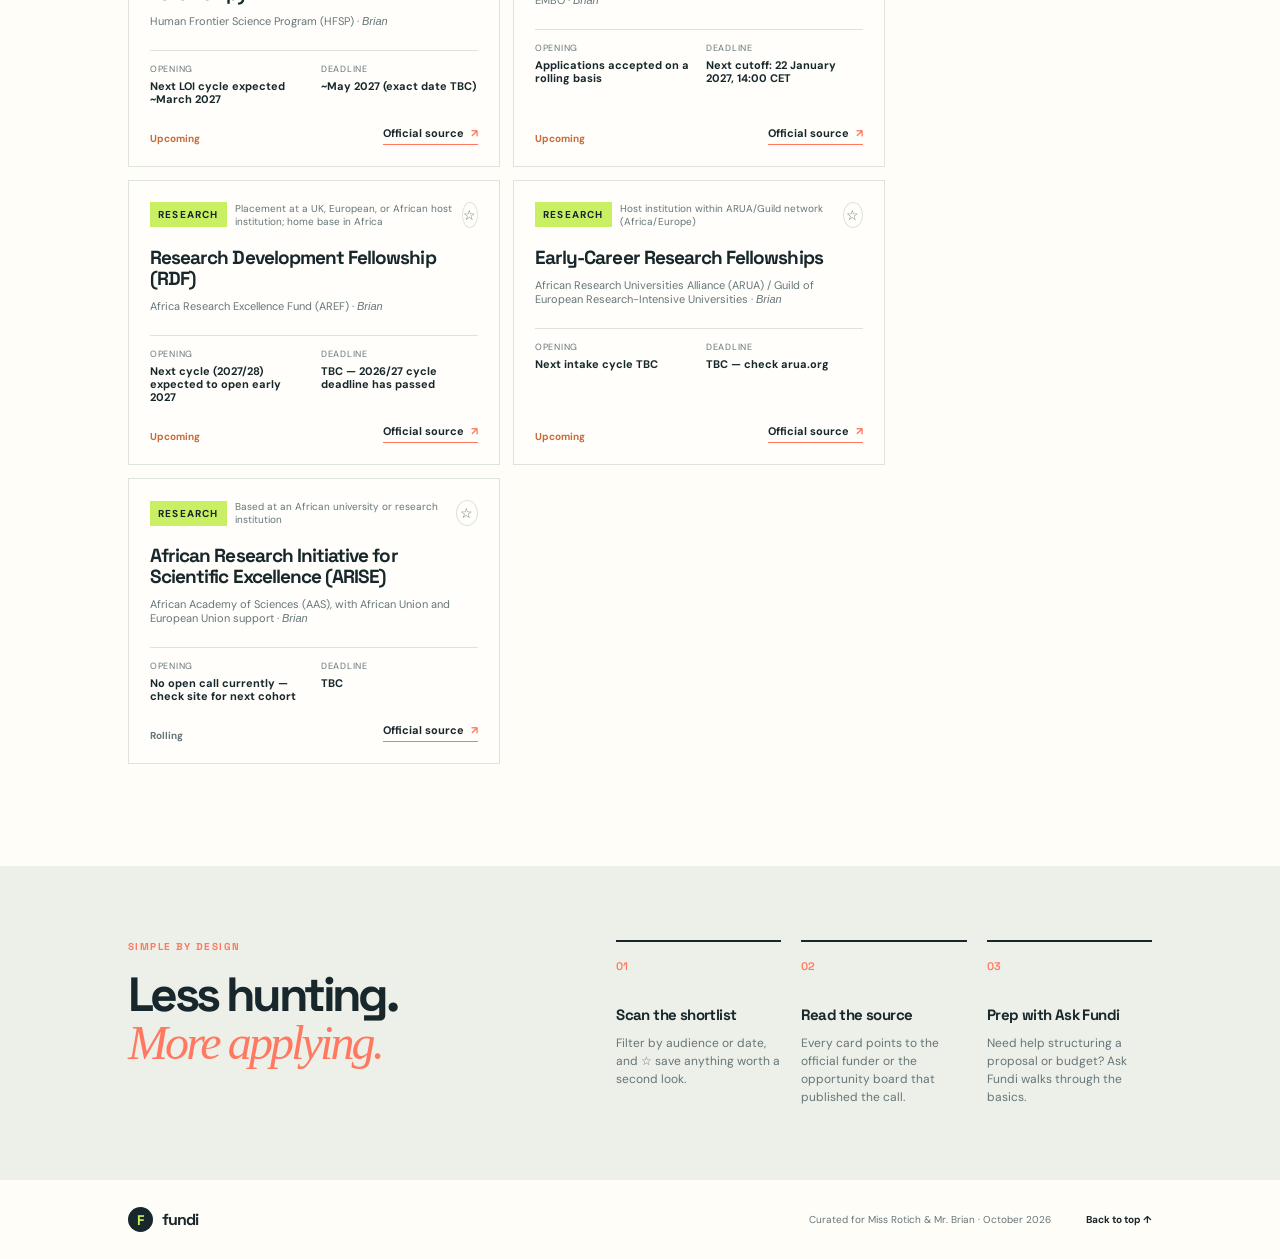
==== commit 02391de4: "Page cleanup to specifically Data & Genetics" ====
--- a/grants.html
+++ b/grants.html
@@ -3,7 +3,7 @@
 <head>
   <meta charset="UTF-8" />
   <meta name="viewport" content="width=device-width, initial-scale=1.0" />
-  <meta name="description" content="A source-linked grants and funding finder open to Kenyan applicants: personal, research and CBO/small-org funding." />
+  <meta name="description" content="A source-linked grants and funding finder for Miss Rotich (personal/Tech4Change CBO funding) and Mr. Brian (research funding in genetics)." />
   <title>Fundi | Grants &amp; funding</title>
   <link rel="preconnect" href="https://fonts.googleapis.com">
   <link rel="preconnect" href="https://fonts.gstatic.com" crossorigin>
@@ -20,30 +20,29 @@
         <a class="active" href="grants.html">Grants</a>
         <a href="chat.html">Ask Fundi</a>
       </nav>
-      <div class="source-pill"><span class="pulse"></span>Live sourced listings</div>
+      <div class="source-pill"><span class="pulse"></span>Hand-verified, official-source listings</div>
+      <span class="saved-indicator" data-saved-indicator hidden><span class="save-star">★</span><span data-saved-count>0</span> saved</span>
     </header>
 
+    <div class="profile-bar" role="tablist" aria-label="Viewing opportunities for">
+      <span class="profile-bar-label">Viewing for</span>
+      <button class="profile-pill" data-profile="all">Everyone</button>
+      <button class="profile-pill" data-profile="rotich">Miss Rotich</button>
+      <button class="profile-pill" data-profile="brian">Mr. Brian</button>
+      <button class="profile-pill" data-profile="other">Other / FYI</button>
+    </div>
+
     <main id="top">
-      <section class="hero">
-        <div class="hero-copy">
-          <p class="eyebrow"><span class="eyebrow-line"></span>Built for bold ideas</p>
-          <h1>Fund the work<br /><em>that matters.</em></h1>
-          <p class="hero-text">Personal, research and CBO/small-org funding open to Kenyan applicants — including funders who back grassroots digital-skills and AI-education work — pulled live from funders and trusted opportunity boards.</p>
-          <a class="hero-link" href="#grants">Explore funding <span>↘</span></a>
-        </div>
-        <div class="hero-art" aria-hidden="true">
-          <div class="orbit orbit-one"></div><div class="orbit orbit-two"></div>
-          <div class="sun">✦</div><div class="mini-card card-top">OPEN CALLS <strong>20+</strong></div>
-          <div class="mini-card card-bottom">GLOBAL ACCESS <strong>92%</strong></div>
-          <div class="paper-plane">↗</div>
-        </div>
-      </section>
+      <div class="page-heading">
+        <h1>Grants &amp; funding</h1>
+        <p>Funding for <strong>Miss Rotich</strong> — personally, and for her Tech4Change CBO training rural Kenyan youth in IT &amp; AI — and research funding for <strong>Mr. Brian</strong>'s work in genetics and genomics.</p>
+      </div>
 
       <section class="trust-strip" aria-label="Directory summary">
         <div><strong id="resultCount">00</strong><span>funding calls</span></div>
-        <div><strong>03</strong><span>audience types</span></div>
+        <div><strong id="profileCount" data-profile-label>Everyone</strong><span>currently viewing</span></div>
         <div><strong>100%</strong><span>source links included</span></div>
-        <p><span class="shield">✓</span> <span id="lastUpdated">Live data refreshed automatically</span></p>
+        <p><span class="shield">✓</span> <span id="lastUpdated">Hand-researched and refreshed periodically</span></p>
       </section>
 
       <section class="content-section" id="grants">
@@ -55,8 +54,9 @@
         <div class="controls" role="search">
           <label class="search-box"><span>⌕</span><input id="searchInput" type="search" placeholder="Search funders, focus areas or countries" /></label>
           <label class="select-wrap"><span class="sr-only">Audience</span><select id="audienceFilter"><option value="all">All audiences</option><option value="Personal">Personal</option><option value="Research">Research</option><option value="CBOs & Small Orgs">CBOs &amp; Small Orgs</option></select></label>
-          <label class="select-wrap"><span class="sr-only">Eligibility</span><select id="locationFilter"><option value="all">Kenya + global</option><option value="Kenya">Kenya-based</option><option value="Global">Open globally</option></select></label>
+          <label class="select-wrap"><span class="sr-only">Eligibility</span><select id="locationFilter"><option value="all">Kenya + Africa + global</option><option value="Kenya">Kenya-based</option><option value="Africa">Africa-based</option><option value="Global">Open globally</option></select></label>
           <label class="select-wrap"><span class="sr-only">Date status</span><select id="dateFilter"><option value="all">Any date status</option><option value="open">Open now</option><option value="upcoming">Opening soon</option><option value="rolling">Rolling</option></select></label>
+          <button type="button" class="saved-toggle" id="savedToggle" aria-pressed="false">☆ Saved only</button>
         </div>
 
         <div class="category-tabs" role="tablist" aria-label="Grant audience">
@@ -81,12 +81,15 @@
 
       <section class="how-section" id="how-it-works">
         <div><p class="eyebrow">Simple by design</p><h2>Less hunting.<br /><em>More applying.</em></h2></div>
-        <div class="steps"><div><b>01</b><h3>Scan the shortlist</h3><p>Use filters to get to funding that fits who you are and where you work.</p></div><div><b>02</b><h3>Read the source</h3><p>Every card points to the official funder or the opportunity board that published the call.</p></div><div><b>03</b><h3>Make your move</h3><p>Save the deadline, prepare your proposal and submit with confidence.</p></div></div>
+        <div class="steps"><div><b>01</b><h3>Scan the shortlist</h3><p>Filter by audience or date, and ☆ save anything worth a second look.</p></div><div><b>02</b><h3>Read the source</h3><p>Every card points to the official funder or the opportunity board that published the call.</p></div><div><b>03</b><h3>Prep with Ask Fundi</h3><p>Need help structuring a proposal or budget? <a href="chat.html">Ask Fundi</a> walks through the basics.</p></div></div>
       </section>
     </main>
-    <footer><a class="brand" href="scholarships.html"><span class="brand-mark">F</span><span>fundi</span></a><span>Curated for Kenyan and global learners · September 2026</span><a href="#top">Back to top ↑</a></footer>
+    <footer><a class="brand" href="scholarships.html"><span class="brand-mark">F</span><span>fundi</span></a><span>Curated for Miss Rotich &amp; Mr. Brian · October 2026</span><a href="#top">Back to top ↑</a></footer>
   </div>
   <script src="data/grants-data.js"></script>
+  <script src="js/profile.js"></script>
+  <script src="js/saved.js"></script>
+  <script src="js/search.js"></script>
   <script src="js/grants-app.js"></script>
 </body>
 </html>
--- a/style.css
+++ b/style.css
@@ -1,4 +1,26 @@
-:root{--ink:#17272b;--muted:#657579;--cream:#f7f5ef;--paper:#fffdf8;--lime:#c9ef63;--coral:#ff785f;--line:#dfe4da;--serif:Georgia,'Times New Roman',serif;--sans:'DM Sans',sans-serif;--display:'Space Grotesk',sans-serif}*{box-sizing:border-box}html{scroll-behavior:smooth}body{margin:0;background:var(--cream);color:var(--ink);font-family:var(--sans);font-size:15px}a{color:inherit;text-decoration:none}.page-shell{max-width:1440px;margin:auto;background:var(--paper);min-height:100vh}.topbar{height:80px;padding:0 6.5%;display:flex;align-items:center;gap:48px;border-bottom:1px solid var(--line)}.brand{font-family:var(--display);font-weight:700;font-size:22px;display:flex;align-items:center;gap:9px;letter-spacing:-.06em}.brand-mark{display:grid;place-items:center;background:var(--ink);color:var(--lime);height:31px;width:31px;font-size:17px;border-radius:50%}.topnav{display:flex;gap:28px;color:var(--muted);font-size:13px}.topnav a{padding:30px 0;border-bottom:2px solid transparent}.topnav a.active{color:var(--ink);border-color:var(--coral)}.source-pill{margin-left:auto;display:flex;align-items:center;gap:8px;font-size:12px;color:var(--muted)}.pulse{width:7px;height:7px;background:#6fca75;border-radius:50%;box-shadow:0 0 0 4px #e4f5dc}.hero{display:grid;grid-template-columns:1.08fr .92fr;min-height:465px;background:var(--ink);color:var(--paper);padding:76px 10% 68px;overflow:hidden}.eyebrow{font-family:var(--display);font-weight:700;text-transform:uppercase;letter-spacing:.14em;font-size:10px;margin:0 0 18px;color:var(--coral)}.hero .eyebrow-line{display:inline-block;width:28px;height:2px;background:var(--coral);vertical-align:middle;margin-right:10px}.hero h1{font-family:var(--display);font-size:clamp(46px,6.2vw,88px);line-height:.98;letter-spacing:-.075em;margin:0 0 25px}.hero h1 em,.how-section h2 em{font-family:var(--serif);font-weight:400;letter-spacing:-.06em;color:var(--lime)}.hero-text{max-width:460px;font-size:17px;line-height:1.55;color:#b8c6c0;margin:0 0 30px}.hero-link{font-size:13px;font-weight:700;color:var(--lime);border-bottom:1px solid var(--lime);padding-bottom:7px}.hero-link span{font-size:17px;margin-left:8px}.hero-art{position:relative;min-height:310px}.orbit{position:absolute;border:1px solid rgba(201,239,99,.35);border-radius:50%;left:12%;top:15%;width:370px;height:190px;transform:rotate(-24deg)}.orbit-two{transform:rotate(38deg);width:300px;height:160px;left:23%;top:20%;border-color:rgba(255,120,95,.45)}.sun{position:absolute;left:42%;top:24%;font-size:72px;color:var(--lime);animation:spin 14s linear infinite}.mini-card{position:absolute;padding:14px 16px;background:#263a3c;color:#9eb2ab;font-size:9px;letter-spacing:.11em;line-height:1.5}.mini-card strong{display:block;color:var(--paper);font-family:var(--display);font-size:22px;letter-spacing:-.06em}.card-top{right:8%;top:8%}.card-bottom{left:5%;bottom:4%}.paper-plane{position:absolute;right:14%;bottom:14%;font-size:45px;color:var(--coral);transform:rotate(-25deg)}@keyframes spin{to{transform:rotate(360deg)}}.trust-strip{display:grid;grid-template-columns:repeat(3,1fr) 1.8fr;align-items:center;padding:25px 10%;border-bottom:1px solid var(--line);gap:25px}.trust-strip div{display:flex;align-items:baseline;gap:9px;border-right:1px solid var(--line)}.trust-strip strong{font-family:var(--display);font-size:25px;letter-spacing:-.07em}.trust-strip span{font-size:11px;color:var(--muted)}.trust-strip p{font-size:11px;color:var(--muted);line-height:1.4;margin:0}.shield{display:inline-grid;place-items:center;background:var(--lime);color:var(--ink);width:19px;height:19px;border-radius:50%;margin-right:8px;font-weight:700}.content-section{padding:84px 10% 102px}.section-heading{display:flex;align-items:end;justify-content:space-between;margin-bottom:34px}.section-heading h2,.how-section h2{font-family:var(--display);font-size:43px;line-height:1;letter-spacing:-.075em;margin:0}.section-note{font-size:12px;line-height:1.5;color:var(--muted);margin:0;text-align:right}.controls{display:flex;gap:10px;margin-bottom:22px}.search-box,.select-wrap{height:47px;border:1px solid var(--line);background:#fbfaf5;display:flex;align-items:center}.search-box{flex:1;padding:0 15px;gap:10px}.search-box span{font-size:25px;color:var(--muted);line-height:0;transform:rotate(-20deg)}.search-box input,.select-wrap select{border:0;background:transparent;color:var(--ink);font:inherit;font-size:12px;outline:0;width:100%}.select-wrap{padding:0 13px;width:180px}.select-wrap select{cursor:pointer}.category-tabs{display:flex;gap:7px;border-bottom:1px solid var(--line);padding-bottom:13px;margin-bottom:27px;overflow:auto}.tab{border:0;background:transparent;padding:7px 12px;font:600 12px var(--sans);white-space:nowrap;color:var(--muted);cursor:pointer}.tab span{font-size:10px;color:#9eaaa4;margin-left:4px}.tab.active{background:var(--ink);color:var(--paper);border-radius:2px}.tab.active span{color:var(--lime)}.opportunity-layout{display:grid;grid-template-columns:1fr 245px;gap:22px}.cards-grid{display:grid;grid-template-columns:repeat(2,minmax(0,1fr));gap:13px}.scholarship-card{border:1px solid var(--line);padding:21px;min-height:235px;display:flex;flex-direction:column;transition:transform .2s,border-color .2s;background:#fffefa}.scholarship-card:hover{transform:translateY(-3px);border-color:var(--ink)}.card-meta{display:flex;justify-content:space-between;align-items:center;margin-bottom:20px}.type-tag{font-size:10px;text-transform:uppercase;letter-spacing:.12em;font-weight:700;color:var(--ink);background:var(--lime);padding:6px 8px}.location{font-size:10px;color:var(--muted)}.scholarship-card h3{font-family:var(--display);font-size:19px;letter-spacing:-.05em;line-height:1.1;margin:0 0 9px}.provider{font-size:11px;color:var(--muted);margin:0}.card-bottom-row{display:flex;justify-content:space-between;align-items:end;margin-top:auto;padding-top:20px}.deadline{font-size:10px;color:var(--muted)}.deadline strong{display:block;color:var(--ink);font-size:12px;margin-top:3px}.source-link{font-size:11px;font-weight:700;border-bottom:1px solid var(--coral);padding-bottom:4px}.source-link span{color:var(--coral);margin-left:4px}.aside-panel{background:var(--lime);padding:25px;align-self:start;min-height:315px}.aside-icon{font-size:28px;margin-bottom:38px}.aside-panel h3{font-family:var(--display);font-size:22px;line-height:1.05;letter-spacing:-.06em;margin:0 0 15px}.aside-panel p:not(.eyebrow){font-size:12px;line-height:1.55;margin:0 0 25px}.aside-panel a{font-size:11px;font-weight:700;border-bottom:1px solid var(--ink);padding-bottom:5px}.aside-panel a span{margin-left:6px}.empty-state{display:none;color:var(--muted);font-size:14px;padding:35px 0}.how-section{display:grid;grid-template-columns:.85fr 1.15fr;background:#edf0e8;padding:74px 10%;gap:9%}.how-section h2{font-size:48px}.how-section h2 em{color:var(--coral)}.steps{display:grid;grid-template-columns:repeat(3,1fr);gap:20px}.steps div{border-top:2px solid var(--ink);padding-top:13px}.steps b{font:600 11px var(--display);color:var(--coral)}.steps h3{font-family:var(--display);font-size:15px;letter-spacing:-.04em;margin:30px 0 10px}.steps p{color:var(--muted);font-size:12px;line-height:1.5;margin:0}footer{display:flex;align-items:center;gap:35px;padding:27px 10%;font-size:10px;color:var(--muted)}footer .brand{color:var(--ink);font-size:16px;margin-right:auto}footer .brand-mark{width:25px;height:25px;font-size:14px}footer a:last-child{color:var(--ink);font-weight:700}.sr-only{position:absolute;width:1px;height:1px;padding:0;margin:-1px;overflow:hidden;clip:rect(0,0,0,0);white-space:nowrap;border:0}@media(max-width:850px){.topbar{padding:0 6%;gap:20px}.topnav{gap:16px}.topnav a:nth-child(n+3){display:none}.hero{grid-template-columns:1fr;padding:58px 8% 35px;min-height:590px}.hero-art{min-height:230px}.trust-strip{grid-template-columns:repeat(3,1fr);padding:20px 8%;gap:10px}.trust-strip p{grid-column:1/-1;margin-top:6px}.content-section,.how-section{padding-left:8%;padding-right:8%}.opportunity-layout{grid-template-columns:1fr}.aside-panel{display:none}.how-section{grid-template-columns:1fr;gap:45px}.steps{gap:15px}}@media(max-width:600px){.topbar{height:68px}.source-pill{display:none}.hero h1{font-size:53px}.section-heading{display:block}.section-note{text-align:left;margin-top:15px}.controls{flex-wrap:wrap}.search-box{flex-basis:100%}.select-wrap{flex:1;width:auto}.cards-grid{grid-template-columns:1fr}.trust-strip div{display:block}.trust-strip strong{display:block}.trust-strip span{font-size:10px}.steps{grid-template-columns:1fr;gap:28px}.steps h3{margin-top:10px}footer{flex-wrap:wrap;padding:24px 8%;gap:12px}footer .brand{flex-basis:100%}}
+:root{--ink:#17272b;--muted:#657579;--cream:#f7f5ef;--paper:#fffdf8;--lime:#c9ef63;--coral:#ff785f;--line:#dfe4da;--serif:Georgia,'Times New Roman',serif;--sans:'DM Sans',sans-serif;--display:'Space Grotesk',sans-serif}*{box-sizing:border-box}html{scroll-behavior:smooth}body{margin:0;background:var(--cream);color:var(--ink);font-family:var(--sans);font-size:15px}a{color:inherit;text-decoration:none}.page-shell{max-width:1440px;margin:auto;background:var(--paper);min-height:100vh}.topbar{height:80px;padding:0 6.5%;display:flex;align-items:center;gap:48px;border-bottom:1px solid var(--line)}.brand{font-family:var(--display);font-weight:700;font-size:22px;display:flex;align-items:center;gap:9px;letter-spacing:-.06em}.brand-mark{display:grid;place-items:center;background:var(--ink);color:var(--lime);height:31px;width:31px;font-size:17px;border-radius:50%}.topnav{display:flex;gap:28px;color:var(--muted);font-size:13px}.topnav a{padding:30px 0;border-bottom:2px solid transparent}.topnav a.active{color:var(--ink);border-color:var(--coral)}.source-pill{margin-left:auto;display:flex;align-items:center;gap:8px;font-size:12px;color:var(--muted)}.pulse{width:7px;height:7px;background:#6fca75;border-radius:50%;box-shadow:0 0 0 4px #e4f5dc}.eyebrow{font-family:var(--display);font-weight:700;text-transform:uppercase;letter-spacing:.14em;font-size:10px;margin:0 0 18px;color:var(--coral)}.how-section h2 em{font-family:var(--serif);font-weight:400;letter-spacing:-.06em;color:var(--lime)}.page-heading{padding:30px 10% 0}.page-heading h1{font-family:var(--display);font-size:30px;letter-spacing:-.05em;margin:0 0 8px}.page-heading p{font-size:13px;color:var(--muted);line-height:1.55;margin:0;max-width:680px}@media(max-width:600px){.page-heading{padding:24px 8% 0}.page-heading h1{font-size:26px}}.trust-strip{display:grid;grid-template-columns:repeat(3,1fr) 1.8fr;align-items:center;padding:25px 10%;border-bottom:1px solid var(--line);gap:25px}.trust-strip div{display:flex;align-items:baseline;gap:9px;border-right:1px solid var(--line)}.trust-strip strong{font-family:var(--display);font-size:25px;letter-spacing:-.07em}.trust-strip span{font-size:11px;color:var(--muted)}.trust-strip p{font-size:11px;color:var(--muted);line-height:1.4;margin:0}.shield{display:inline-grid;place-items:center;background:var(--lime);color:var(--ink);width:19px;height:19px;border-radius:50%;margin-right:8px;font-weight:700}.content-section{padding:84px 10% 102px}.section-heading{display:flex;align-items:end;justify-content:space-between;margin-bottom:34px}.section-heading h2,.how-section h2{font-family:var(--display);font-size:43px;line-height:1;letter-spacing:-.075em;margin:0}.section-note{font-size:12px;line-height:1.5;color:var(--muted);margin:0;text-align:right}.controls{display:flex;gap:10px;margin-bottom:22px}.search-box,.select-wrap{height:47px;border:1px solid var(--line);background:#fbfaf5;display:flex;align-items:center}.search-box{flex:1;padding:0 15px;gap:10px}.search-box span{font-size:25px;color:var(--muted);line-height:0;transform:rotate(-20deg)}.search-box input,.select-wrap select{border:0;background:transparent;color:var(--ink);font:inherit;font-size:12px;outline:0;width:100%}.select-wrap{padding:0 13px;width:180px}.select-wrap select{cursor:pointer}.category-tabs{display:flex;gap:7px;border-bottom:1px solid var(--line);padding-bottom:13px;margin-bottom:27px;overflow:auto}.tab{border:0;background:transparent;padding:7px 12px;font:600 12px var(--sans);white-space:nowrap;color:var(--muted);cursor:pointer}.tab span{font-size:10px;color:#9eaaa4;margin-left:4px}.tab.active{background:var(--ink);color:var(--paper);border-radius:2px}.tab.active span{color:var(--lime)}.opportunity-layout{display:grid;grid-template-columns:1fr 245px;gap:22px}.cards-grid{display:grid;grid-template-columns:repeat(2,minmax(0,1fr));gap:13px}.scholarship-card{border:1px solid var(--line);padding:21px;min-height:235px;display:flex;flex-direction:column;transition:transform .2s,border-color .2s;background:#fffefa}.scholarship-card:hover{transform:translateY(-3px);border-color:var(--ink)}.card-meta{display:flex;justify-content:space-between;align-items:center;margin-bottom:20px}.type-tag{font-size:10px;text-transform:uppercase;letter-spacing:.12em;font-weight:700;color:var(--ink);background:var(--lime);padding:6px 8px}.location{font-size:10px;color:var(--muted)}.scholarship-card h3{font-family:var(--display);font-size:19px;letter-spacing:-.05em;line-height:1.1;margin:0 0 9px}.provider{font-size:11px;color:var(--muted);margin:0}.card-bottom-row{display:flex;justify-content:space-between;align-items:end;margin-top:auto;padding-top:20px}.deadline{font-size:10px;color:var(--muted)}.deadline strong{display:block;color:var(--ink);font-size:12px;margin-top:3px}.source-link{font-size:11px;font-weight:700;border-bottom:1px solid var(--coral);padding-bottom:4px}.source-link span{color:var(--coral);margin-left:4px}.aside-panel{background:var(--lime);padding:25px;align-self:start;min-height:315px}.aside-icon{font-size:28px;margin-bottom:38px}.aside-panel h3{font-family:var(--display);font-size:22px;line-height:1.05;letter-spacing:-.06em;margin:0 0 15px}.aside-panel p:not(.eyebrow){font-size:12px;line-height:1.55;margin:0 0 25px}.aside-panel a{font-size:11px;font-weight:700;border-bottom:1px solid var(--ink);padding-bottom:5px}.aside-panel a span{margin-left:6px}.empty-state{display:none;color:var(--muted);font-size:14px;padding:35px 0}.how-section{display:grid;grid-template-columns:.85fr 1.15fr;background:#edf0e8;padding:74px 10%;gap:9%}.how-section h2{font-size:48px}.how-section h2 em{color:var(--coral)}.steps{display:grid;grid-template-columns:repeat(3,1fr);gap:20px}.steps div{border-top:2px solid var(--ink);padding-top:13px}.steps b{font:600 11px var(--display);color:var(--coral)}.steps h3{font-family:var(--display);font-size:15px;letter-spacing:-.04em;margin:30px 0 10px}.steps p{color:var(--muted);font-size:12px;line-height:1.5;margin:0}footer{display:flex;align-items:center;gap:35px;padding:27px 10%;font-size:10px;color:var(--muted)}footer .brand{color:var(--ink);font-size:16px;margin-right:auto}footer .brand-mark{width:25px;height:25px;font-size:14px}footer a:last-child{color:var(--ink);font-weight:700}.sr-only{position:absolute;width:1px;height:1px;padding:0;margin:-1px;overflow:hidden;clip:rect(0,0,0,0);white-space:nowrap;border:0}@media(max-width:850px){.topbar{padding:0 6%;gap:20px}.topnav{gap:16px}.topnav a:nth-child(n+3){display:none}.trust-strip{grid-template-columns:repeat(3,1fr);padding:20px 8%;gap:10px}.trust-strip p{grid-column:1/-1;margin-top:6px}.content-section,.how-section{padding-left:8%;padding-right:8%}.opportunity-layout{grid-template-columns:1fr}.aside-panel{display:none}.how-section{grid-template-columns:1fr;gap:45px}.steps{gap:15px}}@media(max-width:600px){.topbar{height:68px}.source-pill{display:none}.section-heading{display:block}.section-note{text-align:left;margin-top:15px}.controls{flex-wrap:wrap}.search-box{flex-basis:100%}.select-wrap{flex:1;width:auto}.cards-grid{grid-template-columns:1fr}.trust-strip div{display:block}.trust-strip strong{display:block}.trust-strip span{font-size:10px}.steps{grid-template-columns:1fr;gap:28px}.steps h3{margin-top:10px}footer{flex-wrap:wrap;padding:24px 8%;gap:12px}footer .brand{flex-basis:100%}}
 
 .date-row{display:grid;grid-template-columns:1fr 1fr;gap:14px;margin-top:22px;padding-top:12px;border-top:1px solid var(--line);font-size:9px;color:var(--muted);text-transform:uppercase;letter-spacing:.08em}.date-row strong{display:block;color:var(--ink);font-size:11px;text-transform:none;letter-spacing:0;margin-top:5px;line-height:1.2}.status,.job-location-label{font-size:10px;color:var(--muted)}.status{font-weight:700}.status-open{color:#4e9a59}.status-upcoming{color:#c86b38}.status-rolling{color:var(--muted)}.type-job{background:var(--coral)}.coral-panel{background:#ffe0d8}.jobs-section{background:#fbfaf5;border-top:1px solid var(--line)}.jobs-section .section-heading{margin-bottom:34px}
 @media(max-width:850px){.controls .select-wrap{min-width:145px}}
+
+.profile-bar{display:flex;align-items:center;gap:10px;padding:12px 10%;background:var(--ink);flex-wrap:wrap}
+.profile-bar-label{font-size:10px;text-transform:uppercase;letter-spacing:.12em;color:#9eb2ab;margin-right:2px}
+.profile-pill{border:1px solid #39504e;background:transparent;color:#c7d6d0;padding:7px 14px;border-radius:20px;font:600 11.5px var(--sans);cursor:pointer;transition:background .15s,color .15s,border-color .15s}
+.profile-pill:hover{border-color:var(--lime);color:var(--paper)}
+.profile-pill.active{background:var(--lime);border-color:var(--lime);color:var(--ink)}
+.profile-note{font-size:11px;color:var(--muted);padding:10px 10% 0}
+.profile-note strong{color:var(--ink)}
+@media(max-width:600px){.profile-bar{padding:12px 8%}.profile-note{padding:10px 8% 0}}
+
+.save-btn{border:1px solid var(--line);background:#fffefa;width:26px;height:26px;border-radius:50%;font-size:14px;line-height:1;cursor:pointer;display:grid;place-items:center;color:var(--muted);padding:0}
+.save-btn:hover{border-color:var(--coral);color:var(--coral)}
+.save-btn.saved{background:var(--lime);border-color:var(--lime);color:var(--ink)}
+.card-meta{gap:8px}
+.saved-toggle{border:1px solid var(--line);background:#fbfaf5;height:47px;padding:0 16px;font:600 12px var(--sans);color:var(--muted);cursor:pointer;display:flex;align-items:center;gap:6px;white-space:nowrap}
+.saved-toggle:hover{border-color:var(--ink);color:var(--ink)}
+.saved-toggle.active{background:var(--ink);color:var(--lime);border-color:var(--ink)}
+@media(max-width:600px){.saved-toggle{flex:1 0 100%}}
+
+.saved-indicator{display:flex;align-items:center;gap:5px;font-size:12px;color:var(--muted);margin-left:18px;padding-left:18px;border-left:1px solid var(--line)}
+.saved-indicator .save-star{color:var(--coral)}
+@media(max-width:850px){.saved-indicator{display:none}}
